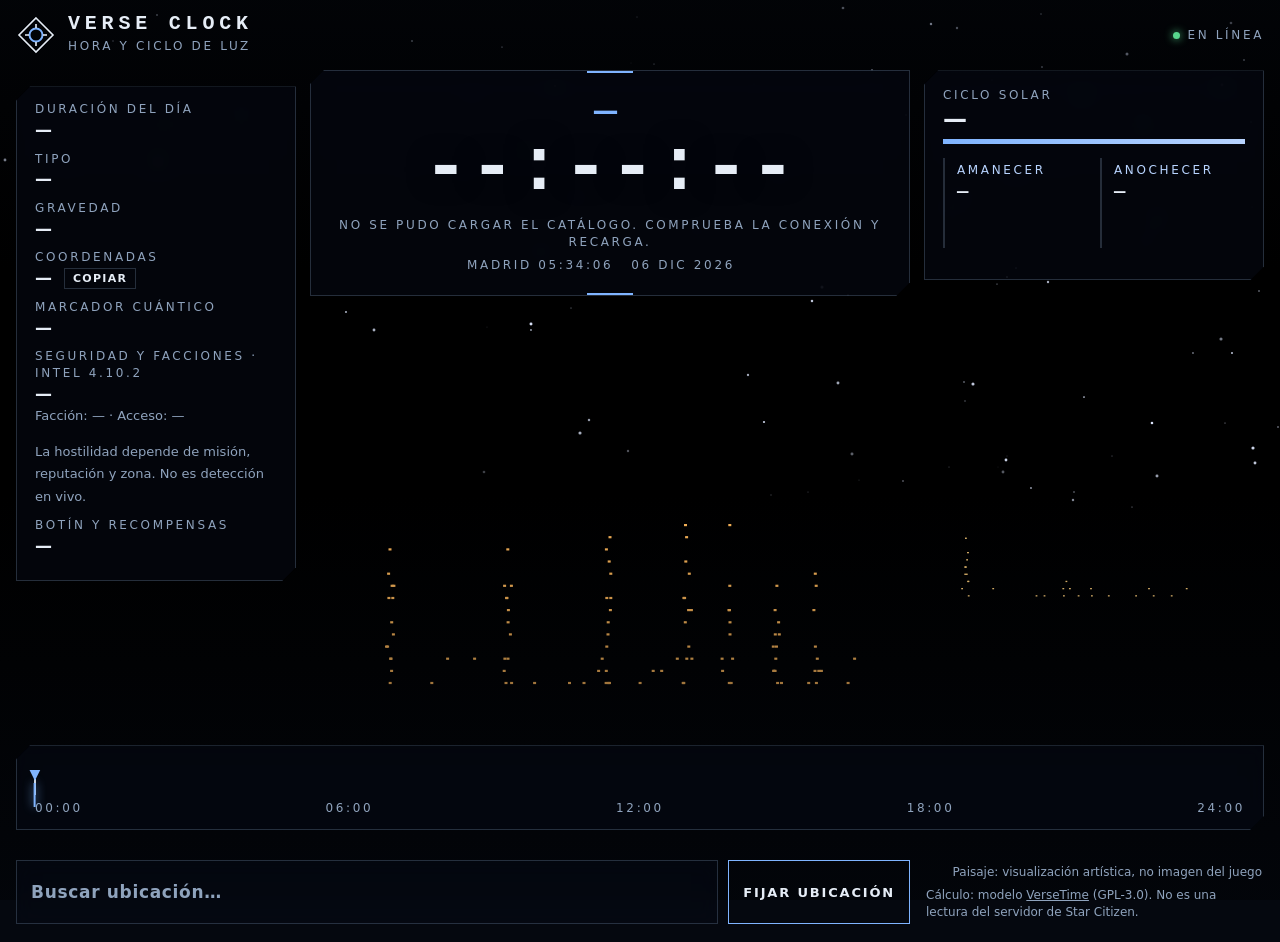
==== index.html @ 9b6b1177 "feat: evidence-gated loot intelligence and location badge" ====
<!doctype html>
<html lang="es" data-phase="night"><head><meta charset="utf-8">
<meta name="viewport" content="width=device-width,initial-scale=1,viewport-fit=cover">
<meta name="theme-color" content="#05080f"><link rel="manifest" href="./manifest.webmanifest"><link rel="icon" href="./icon.svg" type="image/svg+xml">
<link rel="apple-touch-icon" href="./icon.svg"><meta name="apple-mobile-web-app-capable" content="yes"><meta name="apple-mobile-web-app-status-bar-style" content="black-translucent"><meta name="apple-mobile-web-app-title" content="Verse Clock">
<link rel="preload" href="./fonts/orbitron-700.woff2" as="font" type="font/woff2" crossorigin>
<title>Verse Clock</title>
<style>
@font-face{font-family:Orbitron;font-weight:700;font-display:swap;src:url(./fonts/orbitron-700.woff2) format("woff2")}
@font-face{font-family:Rajdhani;font-weight:500;font-display:swap;src:url(./fonts/rajdhani-500.woff2) format("woff2")}
@font-face{font-family:Rajdhani;font-weight:600;font-display:swap;src:url(./fonts/rajdhani-600.woff2) format("woff2")}
@font-face{font-family:Rajdhani;font-weight:700;font-display:swap;src:url(./fonts/rajdhani-700.woff2) format("woff2")}
:root{--ink:#e6edf6;--mute:#8fa3bd;--line:rgba(160,190,225,.22);--glass:rgba(6,10,20,.55);--acc:#ff8a3c;--acc2:#ffc070;
 --night:#1b2a4a;--dawn:#ff9aa0;--day:#ffc95a;--dusk:#ff6a2a;
 --hud:"Rajdhani","Bahnschrift","DIN Alternate","Arial Narrow",system-ui,sans-serif;--num:"Orbitron","Rajdhani",ui-monospace,monospace;color-scheme:dark}
[data-phase=night],[data-phase=polar]{--acc:#7fb4ff;--acc2:#b8d4ff}
[data-phase=sunrise]{--acc:#ff8aa0;--acc2:#ffc0b0}
[data-phase=day]{--acc:#ffb347;--acc2:#ffe0a0}
*{box-sizing:border-box}
html,body{margin:0;min-height:100%;background:#05080f;color:var(--ink);font:500 16px/1.4 var(--hud)}
#scene{position:fixed;inset:0 0 auto;width:100%;height:74vh;z-index:0}
@media (min-width:960px){#scene{height:100%}}
#photo{position:fixed;inset:0;z-index:0;overflow:hidden;opacity:0;transition:opacity .8s}
#photo.ready{opacity:1}
#photo picture{position:absolute;inset:0;opacity:0;transition:opacity 1.2s linear}
#photo img{width:100%;height:100%;object-fit:cover;object-position:50% 60%;animation:none}
@keyframes drift{from{transform:scale(1.02) translateX(0)}to{transform:scale(1.08) translateX(-1.2%)}}
.shade{position:fixed;inset:0;z-index:1;pointer-events:none;background:linear-gradient(180deg,rgba(3,6,12,.55),rgba(3,6,12,0) 30%,rgba(3,6,12,0) 55%,rgba(3,6,12,.8))}
main{position:relative;z-index:2;max-width:1280px;margin:0 auto;padding:max(14px,env(safe-area-inset-top)) max(16px,env(safe-area-inset-right)) max(18px,env(safe-area-inset-bottom)) max(16px,env(safe-area-inset-left));display:grid;gap:14px;
 grid-template-columns:minmax(0,1fr);grid-template-areas:"top" "hero" "view" "solar" "tl" "cards" "search" "info" "foot"}
.view{grid-area:view;height:28vh}
.cap{text-transform:uppercase;letter-spacing:.22em;font-size:12px;color:var(--mute)}
header{grid-area:top;display:flex;align-items:center;justify-content:space-between;gap:12px}
.brand{display:flex;align-items:center;gap:12px}
.brand svg{width:40px;height:40px;flex:none}
.brand b{display:block;font:700 clamp(15px,4.4vw,20px)/1 var(--num);letter-spacing:.24em;white-space:nowrap}
.net{display:flex;align-items:center;gap:8px}.net::before{content:"";width:7px;height:7px;border-radius:50%;background:#58d68d;box-shadow:0 0 8px #58d68d}
.panel{background:var(--glass);border:1px solid var(--line);backdrop-filter:blur(10px);-webkit-backdrop-filter:blur(10px);clip-path:polygon(14px 0,100% 0,100% calc(100% - 14px),calc(100% - 14px) 100%,0 100%,0 14px)}
.hero{grid-area:hero;text-align:center;padding:18px 12px 16px;position:relative;container-type:inline-size}
.hero::before,.hero::after{content:"";position:absolute;left:50%;width:46px;height:2px;background:var(--acc);transform:translateX(-50%)}
.hero::before{top:0}.hero::after{bottom:0}
#place{font:700 clamp(18px,4.6vw,26px)/1.1 var(--hud);letter-spacing:.34em;text-transform:uppercase;color:var(--acc);margin:0 0 6px}
#clock{display:block;width:100%;font-variant-numeric:tabular-nums;font-feature-settings:'tnum' 1;font:700 clamp(40px,13.5cqi,124px)/1 var(--num);white-space:nowrap;letter-spacing:.02em;font-variant-numeric:tabular-nums;text-shadow:0 0 28px rgba(0,0,0,.6)}
.sub{min-height:2.5em;margin-top:10px;display:flex;justify-content:center;flex-wrap:wrap;gap:6px 18px}
.solar{grid-area:solar;padding:16px 18px;display:grid;gap:14px;min-height:210px;align-content:start}
.ph{min-height:20px;display:flex;justify-content:space-between;align-items:baseline}
#phase{font:700 24px/1 var(--hud);letter-spacing:.12em;text-transform:uppercase}
.meter{height:5px;background:rgba(255,255,255,.12);margin-top:8px}#bar{height:100%;background:linear-gradient(90deg,var(--acc),var(--acc2));transition:width 1s linear}
.ev{display:grid;grid-template-columns:minmax(0,1fr) minmax(0,1fr);gap:12px;min-height:90px}.ev>div{min-width:0}
.ev div{border-left:2px solid var(--line);padding-left:12px}
.ev strong{display:block;min-height:1.5em;font-feature-settings:'tnum' 1;font:700 19px/1.2 var(--num);font-variant-numeric:tabular-nums;white-space:nowrap}
.ev .cap{color:var(--acc2)}
.solar.polar strong{font-size:16px}
.tlw{grid-area:tl;padding:16px 18px 12px}
.tl{position:relative;height:6px;border-radius:3px;margin:22px 0 10px}
.mk{position:absolute;top:-5px;width:2px;height:16px;background:var(--ink);transform:translateX(-1px);opacity:.7}
#tlNow{position:absolute;top:-17px;transform:translateX(-50%);color:var(--acc);font-size:14px;line-height:1}
#tlNow::after{content:"";display:block;width:2px;height:24px;background:var(--acc);margin:2px auto 0;box-shadow:0 0 10px var(--acc)}
.tll{display:flex;justify-content:space-between}
.info{grid-area:info;padding:14px 18px;display:grid;grid-template-columns:repeat(2,1fr);gap:10px 16px}
.info dd{margin:2px 0 0;font:700 17px/1.2 var(--hud)}.info dt{margin:0}
.info .env{grid-column:1/-1}.info .env small{font:500 13px var(--hud);color:var(--mute)}.info .src small{font-size:11px}
#envMini:empty{display:none}#envMini{color:var(--acc2)}
.mini{font:700 11px var(--hud);letter-spacing:.12em;text-transform:uppercase;color:var(--ink);background:transparent;border:1px solid var(--line);padding:3px 8px;margin-left:6px;cursor:pointer;vertical-align:middle}
.mini:focus-visible{outline:2px solid var(--acc2);outline-offset:2px}
#lootStatus[data-level=confirmed]{color:#67e5a2}#lootStatus[data-level=reported]{color:#ffd27a}#lootStatus[data-level=unknown]{color:var(--mute)}
#lootNote{font:500 13px var(--hud);color:var(--mute)}
#securityThreat[data-risk=high]{color:#ff827a}#securityThreat[data-risk=conditional]{color:#ffd27a}#securityThreat[data-risk=unknown]{color:var(--mute)}
#securityNote,#securityEvidence{font:500 13px var(--hud);color:var(--mute)}#securityEvidence a{color:var(--acc2)}
#grav[data-g=low]{color:#7fe0ff}#grav[data-g=mid]{color:#ffd27a}
.chip{display:inline-block;margin:4px 6px 0 0;padding:3px 8px;border:1px solid var(--line);font:600 13px var(--hud);letter-spacing:.04em;background:rgba(255,255,255,.04)}
.chip[data-k=radiation],.chip[data-k=toxic]{border-color:#ff7a5a;color:#ffb39f}
#cards[hidden]{display:none}#cards{grid-area:cards;display:grid;grid-auto-flow:column;grid-auto-columns:min(78%,260px);scroll-snap-type:x mandatory;gap:12px;overflow-x:auto;scrollbar-width:none;padding-bottom:2px}
.card{all:unset;scroll-snap-align:start;cursor:pointer;display:grid;grid-template-columns:1fr auto;gap:4px 10px;padding:14px 16px;background:var(--glass);border:1px solid var(--line);backdrop-filter:blur(10px);-webkit-backdrop-filter:blur(10px)}
.card.on{border-color:var(--acc);box-shadow:inset 0 0 0 1px var(--acc)}
.card:focus-visible{outline:2px solid var(--acc2);outline-offset:2px}
.cn{font:700 15px/1.2 var(--hud);letter-spacing:.14em;text-transform:uppercase;overflow:hidden;text-overflow:ellipsis;white-space:nowrap}
.ct{font:700 17px/1.2 var(--num);font-variant-numeric:tabular-nums;text-align:right}
.cb,.cp{font-size:12px;letter-spacing:.16em;text-transform:uppercase;color:var(--mute)}.cp{text-align:right}
.card[data-phase=day] .cp,.card[data-phase=sunset] .cp{color:#ffc070}.card[data-phase=night] .cp{color:#9cc2ff}.card[data-phase=sunrise] .cp{color:#ffaab8}
.search{grid-area:search;display:flex;gap:10px;position:relative;z-index:8}
.suggest{position:absolute;left:0;right:65px;bottom:calc(100% + 5px);max-height:min(45vh,360px);overflow-y:auto;background:rgba(5,13,23,.97);border:1px solid var(--acc);box-shadow:0 16px 40px rgba(0,0,0,.7);backdrop-filter:blur(18px)}
.suggest[hidden]{display:none}
.suggest button{display:flex;align-items:center;justify-content:space-between;gap:12px;width:100%;padding:11px 13px;text-align:left;background:transparent;border:0;border-bottom:1px solid var(--line);color:var(--ink);font:600 16px var(--hud);cursor:pointer}
.suggest button:last-child{border-bottom:0}.suggest button:hover,.suggest button[aria-selected=true]{background:rgba(255,163,71,.18)}
.suggest small{color:var(--mute);font:500 12px var(--hud);text-align:right}.suggest .empty{padding:12px;color:var(--mute)}
@media(max-width:559px){.suggest{right:52px}}
#q{flex:1;min-width:0;font:600 17px var(--hud);letter-spacing:.04em;color:var(--ink);background:var(--glass);border:1px solid var(--line);padding:13px 14px;border-radius:0;backdrop-filter:blur(10px);-webkit-backdrop-filter:blur(10px)}
#q::placeholder{color:var(--mute)}
#fav{font:700 13px var(--hud);letter-spacing:.14em;text-transform:uppercase;color:var(--ink);background:transparent;border:1px solid var(--acc);padding:0 14px;cursor:pointer}
#fav[aria-pressed=true]{background:var(--acc);color:#0a0a0a}
#fav .ico{font-size:18px;letter-spacing:0}#fav .txt{display:none}
@media (min-width:560px){#fav .txt{display:inline;margin-left:6px}}
#q:focus-visible,#fav:focus-visible{outline:2px solid var(--acc2);outline-offset:2px}
footer{grid-area:foot;display:flex;justify-content:space-between;flex-wrap:wrap;gap:6px 16px;font-size:12px;color:var(--mute);padding:4px 2px}
footer a{color:var(--mute)}
@media (min-width:960px){
 main{min-height:100vh;grid-template-columns:280px minmax(0,1fr) 340px;grid-template-rows:auto auto 1fr auto auto auto;
  grid-template-areas:"top top top" "info hero solar" "view view view" "tl tl tl" "cards cards cards" "search search foot" }
 .view{height:auto;min-height:120px}
 .hero{align-self:start;padding:26px 20px 22px}
 .info{grid-template-columns:1fr;align-self:start}
 .solar{align-self:start}
 #cards{grid-auto-flow:row;grid-template-columns:repeat(3,1fr);overflow:visible}
 footer{align-self:center;justify-content:flex-end}
}
.dg{display:inline-block;width:.86em;text-align:center}.cl{display:inline-block;width:.34em;text-align:center}
@media (prefers-reduced-motion:reduce){#bar,#photo picture{transition:none}#photo img{animation:none}}
</style></head>
<body>
<svg id="scene" aria-hidden="true"></svg>
<div id="photo" aria-hidden="true">
 <picture data-k="night"><source media="(orientation: portrait)" srcset="./img/bg/night-tall.webp"><img src="./img/bg/night-wide.webp" alt="" decoding="async"></picture>
 <picture data-k="sunrise"><source media="(orientation: portrait)" srcset="./img/bg/sunrise-tall.webp"><img src="./img/bg/sunrise-wide.webp" alt="" decoding="async"></picture>
 <picture data-k="day"><source media="(orientation: portrait)" srcset="./img/bg/day-tall.webp"><img src="./img/bg/day-wide.webp" alt="" decoding="async"></picture>
 <picture data-k="sunset"><source media="(orientation: portrait)" srcset="./img/bg/sunset-tall.webp"><img src="./img/bg/sunset-wide.webp" alt="" decoding="async"></picture>
</div>
<div class="shade"></div>
<main>
 <header>
  <div class="brand">
   <svg viewBox="0 0 40 40" aria-hidden="true"><path d="M20 3 37 20 20 37 3 20Z" fill="none" stroke="currentColor" stroke-width="1.6"/><circle cx="20" cy="20" r="6.5" fill="none" stroke="var(--acc)" stroke-width="2"/><path d="M20 9v4M20 27v4M9 20h4M27 20h4" stroke="currentColor" stroke-width="1.6"/></svg>
   <div><b>VERSE CLOCK</b><span class="cap">Hora y ciclo de luz</span></div>
  </div>
  <span class="cap net" id="net">En línea</span>
 </header>

 <section class="panel hero" aria-live="off">
  <h1 id="place">—</h1>
  <time id="clock">--:--:--</time>
  <div class="sub cap"><span id="where">Cargando catálogo…</span><span>Madrid <span id="mad">--:--:--</span></span><span id="date"></span><span id="rate"></span><span id="envMini"></span></div>
 </section>
 <div class="view" aria-hidden="true"></div>

 <section class="panel solar" id="solar">
  <div><div class="ph"><span class="cap">Ciclo solar</span><span class="cap" id="pct"></span></div>
   <div id="phase">—</div><div class="meter"><div id="bar"></div></div></div>
  <div class="ev">
   <div><span class="cap">Amanecer</span><strong id="riseIn">—</strong><span class="cap" id="riseAt"></span></div>
   <div><span class="cap">Anochecer</span><strong id="setIn">—</strong><span class="cap" id="setAt"></span></div>
  </div>
 </section>

 <section class="panel tlw" aria-label="Día local de la ubicación">
  <div class="tl" id="tl"><span class="mk" id="tlRise"></span><span class="mk" id="tlSet"></span><span id="tlNow">▼</span></div>
  <div class="tll cap"><span>00:00</span><span>06:00</span><span>12:00</span><span>18:00</span><span>24:00</span></div>
 </section>

 <dl class="panel info">
  <div><dt class="cap">Duración del día</dt><dd id="dayLen">—</dd></div>
  <div><dt class="cap">Tipo</dt><dd id="kind">—</dd></div>
  <div class="env"><dt class="cap">Gravedad</dt><dd><span id="grav">—</span> <small id="gravHint"></small></dd></div>
  <div class="env" id="hazWrap" hidden><dt class="cap">Entorno</dt><dd id="haz"></dd></div>
  <div class="env"><dt class="cap">Coordenadas</dt><dd><span id="coord">—</span> <button id="copyCoord" class="mini" type="button">Copiar</button><br><small id="coordXYZ"></small></dd></div>
  <div class="env"><dt class="cap">Marcador cuántico</dt><dd><span id="qt">—</span><br><small id="qtRoute"></small></dd></div>
  <div class="env"><dt class="cap">Seguridad y facciones · Intel 4.10.2</dt><dd id="securityThreat">—</dd><small>Facción: <span id="securityFaction">—</span> · Acceso: <span id="securityAccess">—</span></small><p id="securityNote"></p><div id="securityEvidence"></div><small>La hostilidad depende de misión, reputación y zona. No es detección en vivo.</small></div>
  <div class="env"><dt class="cap">Botín y recompensas</dt><dd id="lootStatus">—</dd><small id="lootNote"></small></div>
  <div class="env src"><small id="envSrc"></small></div>
 </dl>

 <div id="cards" aria-label="Ubicaciones fijadas"></div>

 <div class="search">
  <input id="q" type="search" autocomplete="off" autocapitalize="off" spellcheck="false" placeholder="Buscar ubicación…" aria-label="Buscar ubicación" role="combobox" aria-autocomplete="list" aria-expanded="false" aria-controls="suggestions">
  <div id="suggestions" class="suggest" role="listbox" aria-label="Sugerencias de ubicaciones" hidden></div>
  <button id="fav" type="button" aria-pressed="false">Fijar ubicación</button>
 </div>

 <footer><span id="count"></span><span>Paisaje: visualización artística, no imagen del juego</span><span>Cálculo: modelo <a href="https://github.com/dydrmr/VerseTime">VerseTime</a> (GPL-3.0). No es una lectura del servidor de Star Citizen.</span></footer>
</main>
<script type="module" src="./src/app.js"></script>
</body></html>
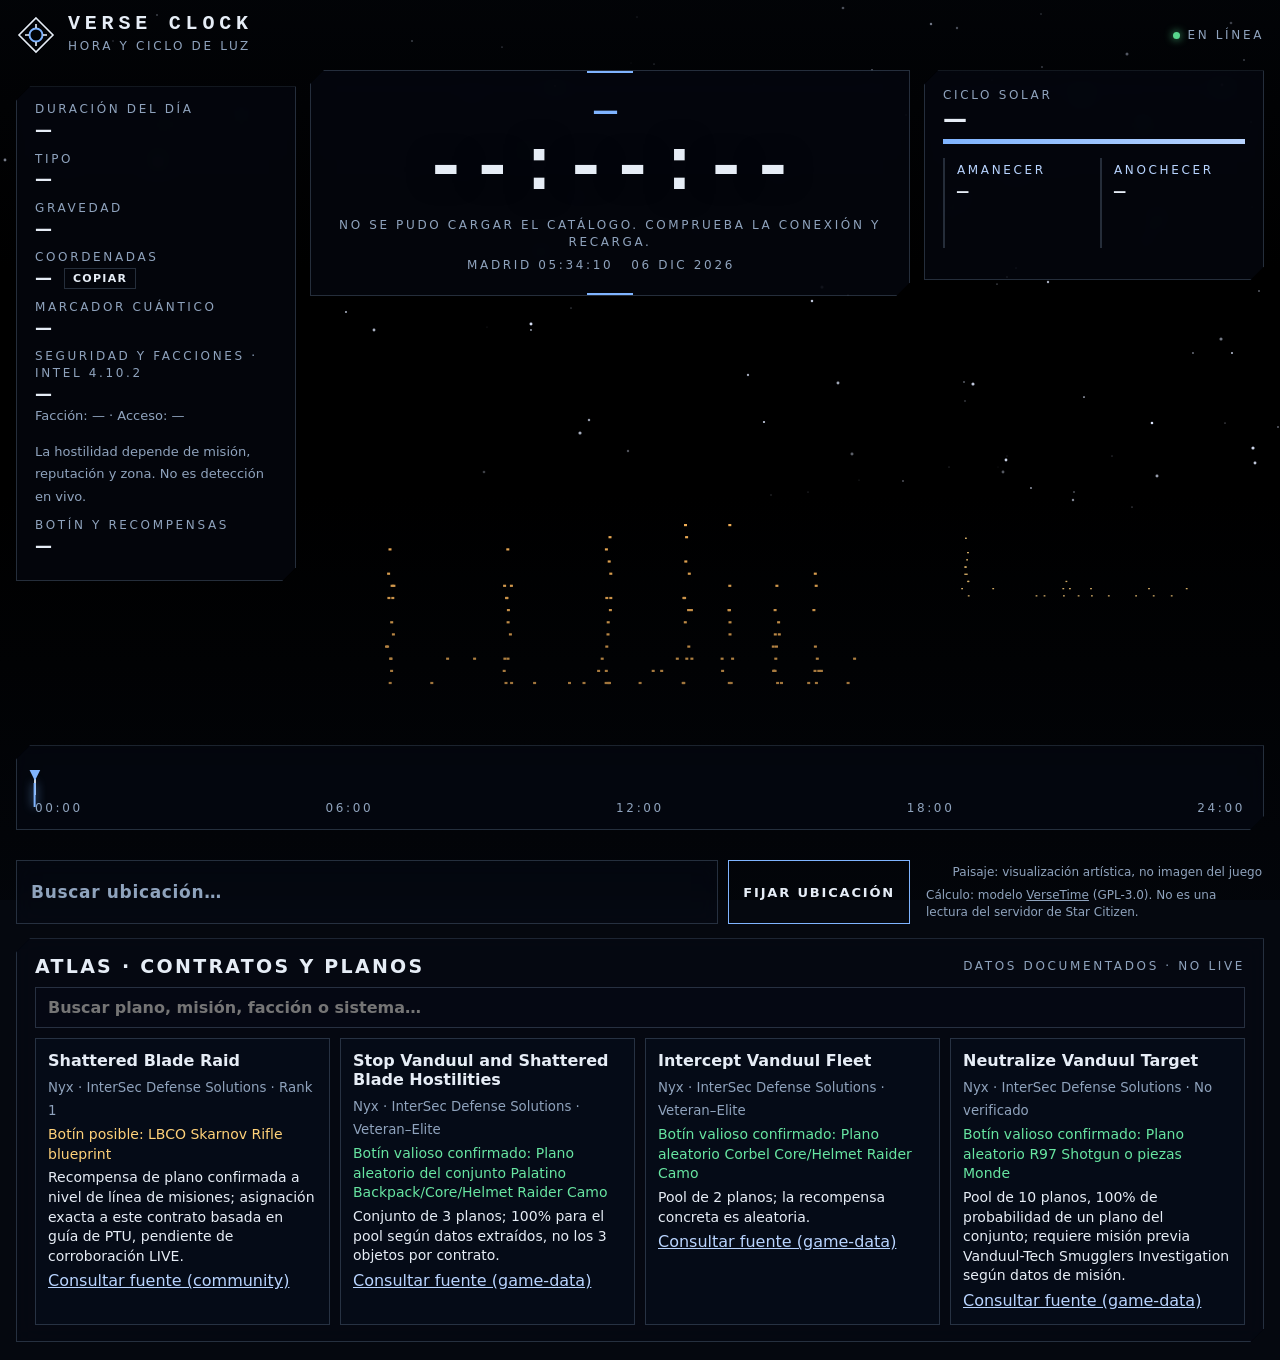
==== commit fd204910: "feat(lab): add searchable mission blueprint atlas to original Verse Clock UI" ====
--- a/index.html
+++ b/index.html
@@ -27,7 +27,7 @@
 @keyframes drift{from{transform:scale(1.02) translateX(0)}to{transform:scale(1.08) translateX(-1.2%)}}
 .shade{position:fixed;inset:0;z-index:1;pointer-events:none;background:linear-gradient(180deg,rgba(3,6,12,.55),rgba(3,6,12,0) 30%,rgba(3,6,12,0) 55%,rgba(3,6,12,.8))}
 main{position:relative;z-index:2;max-width:1280px;margin:0 auto;padding:max(14px,env(safe-area-inset-top)) max(16px,env(safe-area-inset-right)) max(18px,env(safe-area-inset-bottom)) max(16px,env(safe-area-inset-left));display:grid;gap:14px;
- grid-template-columns:minmax(0,1fr);grid-template-areas:"top" "hero" "view" "solar" "tl" "cards" "search" "info" "foot"}
+ grid-template-columns:minmax(0,1fr);grid-template-areas:"top" "hero" "view" "solar" "tl" "cards" "search" "intel" "info" "foot"}
 .view{grid-area:view;height:28vh}
 .cap{text-transform:uppercase;letter-spacing:.22em;font-size:12px;color:var(--mute)}
 header{grid-area:top;display:flex;align-items:center;justify-content:space-between;gap:12px}
@@ -96,7 +96,7 @@
 footer a{color:var(--mute)}
 @media (min-width:960px){
  main{min-height:100vh;grid-template-columns:280px minmax(0,1fr) 340px;grid-template-rows:auto auto 1fr auto auto auto;
-  grid-template-areas:"top top top" "info hero solar" "view view view" "tl tl tl" "cards cards cards" "search search foot" }
+  grid-template-areas:"top top top" "info hero solar" "view view view" "tl tl tl" "cards cards cards" "search search foot" "intel intel intel" }
  .view{height:auto;min-height:120px}
  .hero{align-self:start;padding:26px 20px 22px}
  .info{grid-template-columns:1fr;align-self:start}
@@ -106,6 +106,7 @@
 }
 .dg{display:inline-block;width:.86em;text-align:center}.cl{display:inline-block;width:.34em;text-align:center}
 @media (prefers-reduced-motion:reduce){#bar,#photo picture{transition:none}#photo img{animation:none}}
+.intel-explorer{grid-area:intel;padding:16px 18px;display:grid;gap:10px}.intel-explorer h2{font:700 19px var(--hud);letter-spacing:.12em;margin:0}.intel-head{display:flex;align-items:center;justify-content:space-between;gap:12px}.intel-query{width:100%;padding:10px 12px;background:rgba(6,10,20,.75);border:1px solid var(--line);color:var(--ink);font:600 16px var(--hud)}.intel-results{display:grid;grid-template-columns:repeat(auto-fit,minmax(min(100%,260px),1fr));gap:10px}.intel-card{border:1px solid var(--line);padding:12px;background:rgba(7,14,27,.7);min-width:0}.intel-card h3{font:700 16px var(--hud);margin:0 0 6px}.intel-card p{margin:4px 0;font-size:14px}.intel-card small{color:var(--mute)}.intel-card a{color:var(--acc2)}.intel-grade{color:#ffd27a}.intel-grade[data-level=confirmed]{color:#67e5a2}.intel-empty{color:var(--mute);font-size:14px}
 </style></head>
 <body>
 <svg id="scene" aria-hidden="true"></svg>
@@ -166,6 +167,7 @@
   <button id="fav" type="button" aria-pressed="false">Fijar ubicación</button>
  </div>
 
+ <section class="panel intel-explorer" aria-label="Atlas de contratos y planos"><div class="intel-head"><h2>ATLAS · CONTRATOS Y PLANOS</h2><span class="cap">Datos documentados · no LIVE</span></div><input id="intelQuery" class="intel-query" type="search" placeholder="Buscar plano, misión, facción o sistema…" aria-label="Buscar planos y misiones"><div id="intelResults" class="intel-results" aria-live="polite"><span class="intel-empty">Cargando catálogo de contratos…</span></div></section>
  <footer><span id="count"></span><span>Paisaje: visualización artística, no imagen del juego</span><span>Cálculo: modelo <a href="https://github.com/dydrmr/VerseTime">VerseTime</a> (GPL-3.0). No es una lectura del servidor de Star Citizen.</span></footer>
 </main>
 <script type="module" src="./src/app.js"></script>
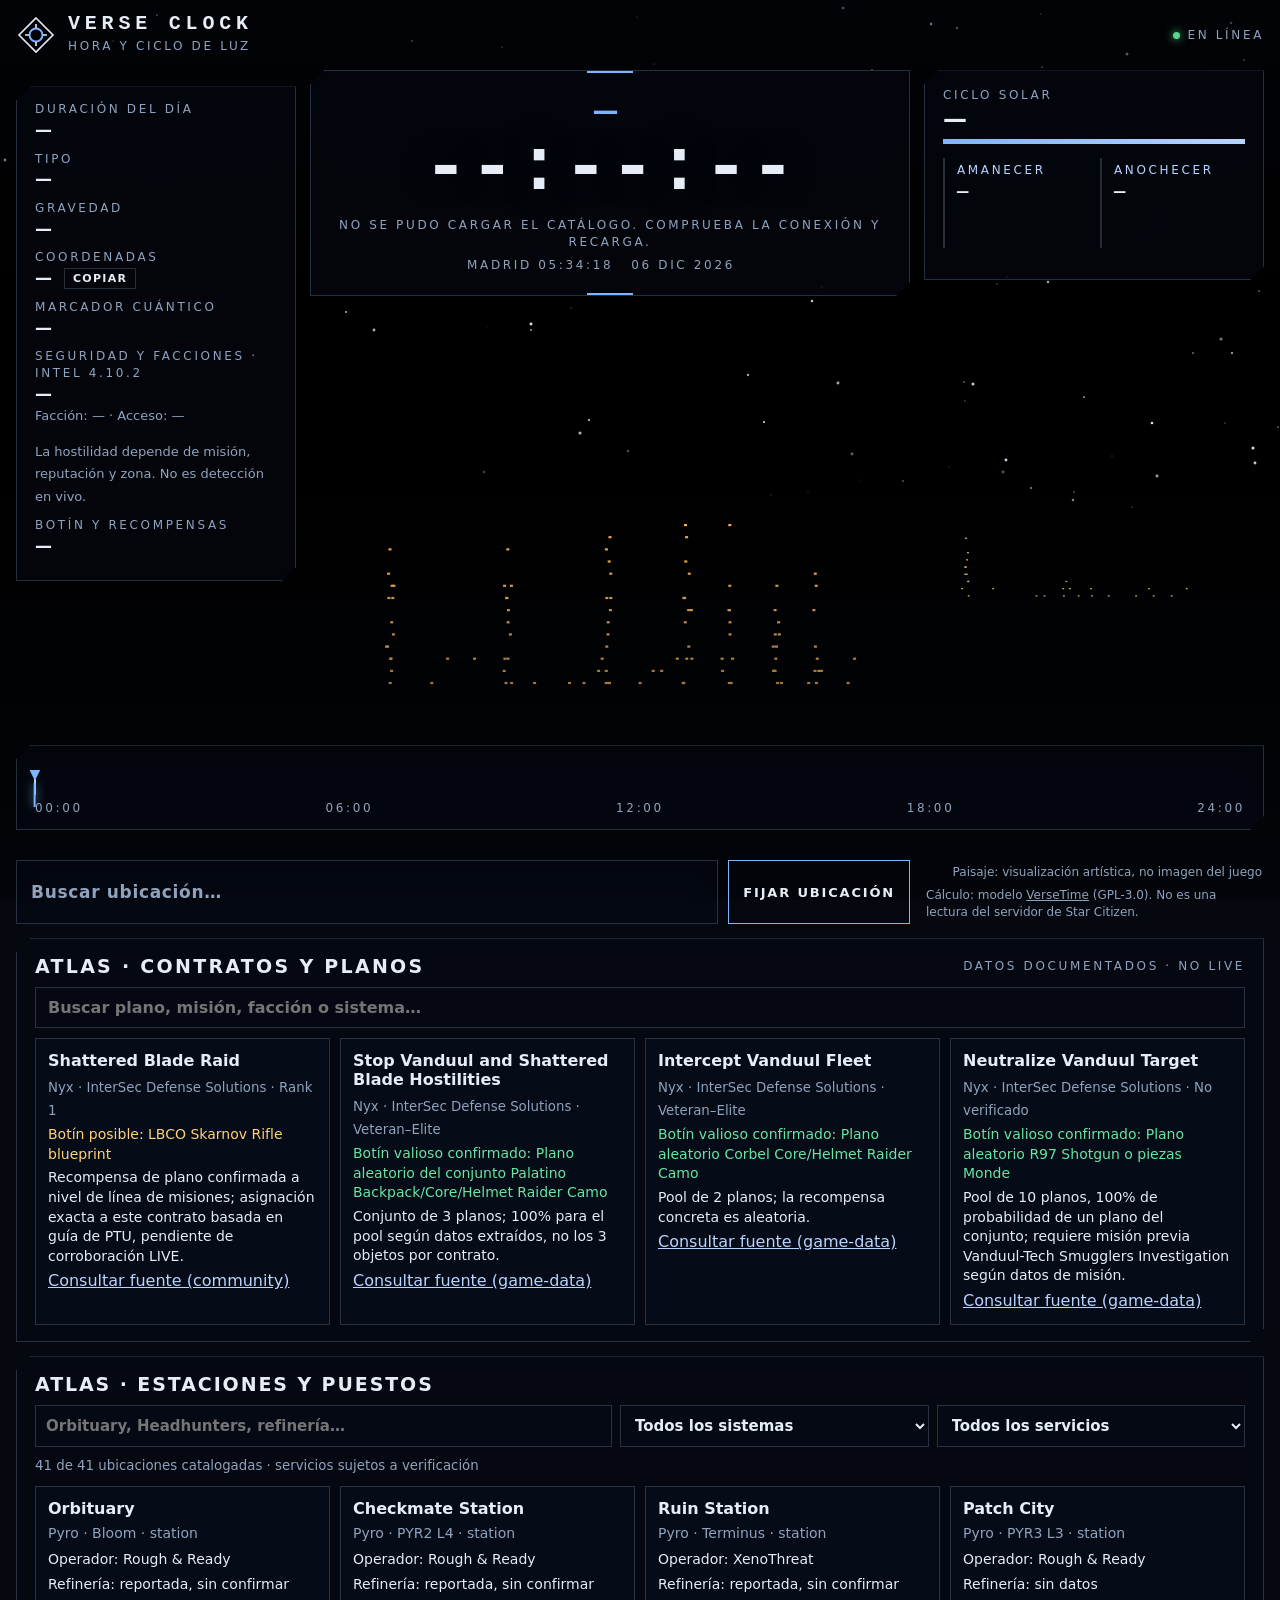
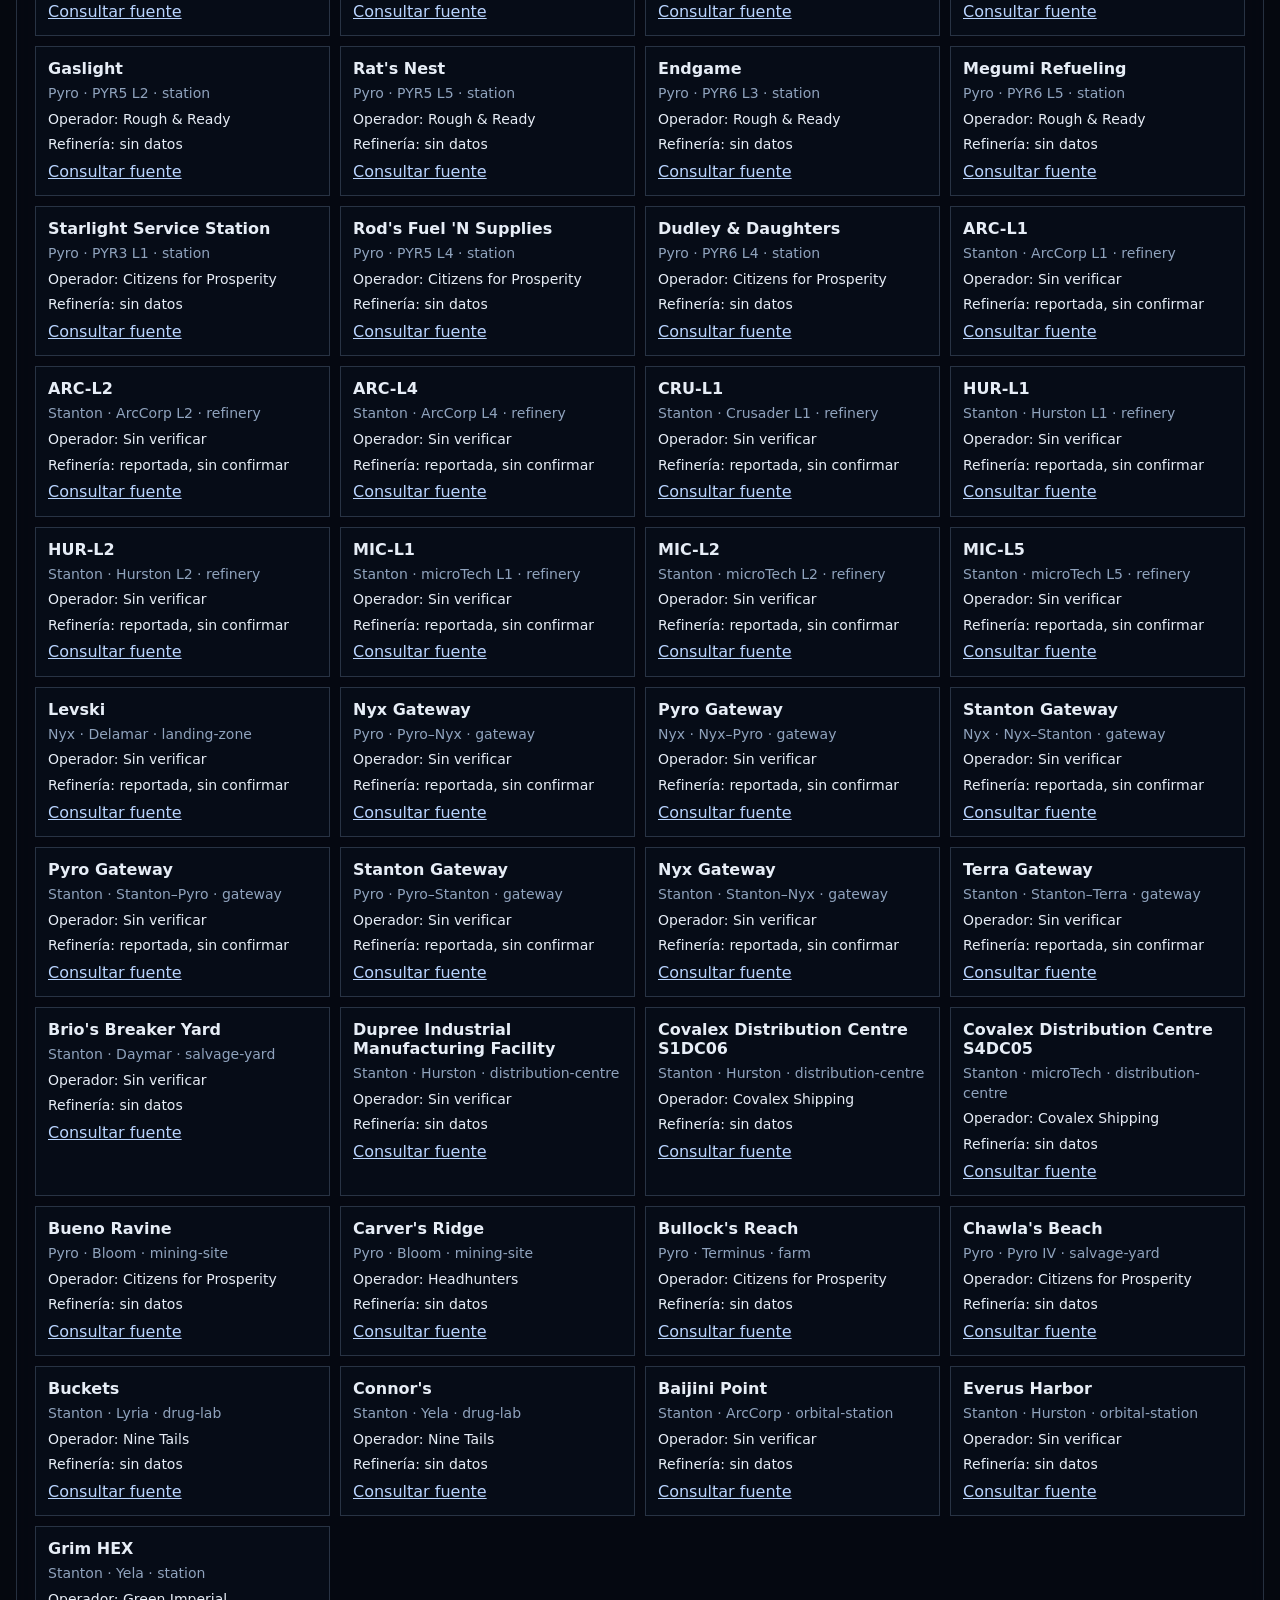
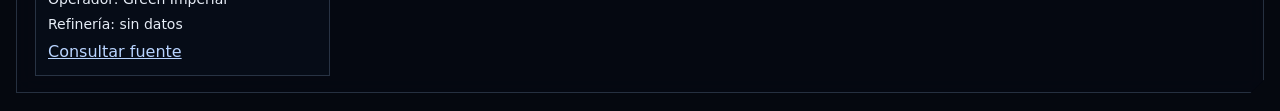
==== commit 8dbc074a: "feat(lab): searchable station outpost and refinery atlas with system and service filters" ====
--- a/index.html
+++ b/index.html
@@ -27,7 +27,7 @@
 @keyframes drift{from{transform:scale(1.02) translateX(0)}to{transform:scale(1.08) translateX(-1.2%)}}
 .shade{position:fixed;inset:0;z-index:1;pointer-events:none;background:linear-gradient(180deg,rgba(3,6,12,.55),rgba(3,6,12,0) 30%,rgba(3,6,12,0) 55%,rgba(3,6,12,.8))}
 main{position:relative;z-index:2;max-width:1280px;margin:0 auto;padding:max(14px,env(safe-area-inset-top)) max(16px,env(safe-area-inset-right)) max(18px,env(safe-area-inset-bottom)) max(16px,env(safe-area-inset-left));display:grid;gap:14px;
- grid-template-columns:minmax(0,1fr);grid-template-areas:"top" "hero" "view" "solar" "tl" "cards" "search" "intel" "info" "foot"}
+ grid-template-columns:minmax(0,1fr);grid-template-areas:"top" "hero" "view" "solar" "tl" "cards" "search" "intel" "poi" "info" "foot"}
 .view{grid-area:view;height:28vh}
 .cap{text-transform:uppercase;letter-spacing:.22em;font-size:12px;color:var(--mute)}
 header{grid-area:top;display:flex;align-items:center;justify-content:space-between;gap:12px}
@@ -96,7 +96,7 @@
 footer a{color:var(--mute)}
 @media (min-width:960px){
  main{min-height:100vh;grid-template-columns:280px minmax(0,1fr) 340px;grid-template-rows:auto auto 1fr auto auto auto;
-  grid-template-areas:"top top top" "info hero solar" "view view view" "tl tl tl" "cards cards cards" "search search foot" "intel intel intel" }
+  grid-template-areas:"top top top" "info hero solar" "view view view" "tl tl tl" "cards cards cards" "search search foot" "intel intel intel" "poi poi poi" }
  .view{height:auto;min-height:120px}
  .hero{align-self:start;padding:26px 20px 22px}
  .info{grid-template-columns:1fr;align-self:start}
@@ -107,6 +107,7 @@
 .dg{display:inline-block;width:.86em;text-align:center}.cl{display:inline-block;width:.34em;text-align:center}
 @media (prefers-reduced-motion:reduce){#bar,#photo picture{transition:none}#photo img{animation:none}}
 .intel-explorer{grid-area:intel;padding:16px 18px;display:grid;gap:10px}.intel-explorer h2{font:700 19px var(--hud);letter-spacing:.12em;margin:0}.intel-head{display:flex;align-items:center;justify-content:space-between;gap:12px}.intel-query{width:100%;padding:10px 12px;background:rgba(6,10,20,.75);border:1px solid var(--line);color:var(--ink);font:600 16px var(--hud)}.intel-results{display:grid;grid-template-columns:repeat(auto-fit,minmax(min(100%,260px),1fr));gap:10px}.intel-card{border:1px solid var(--line);padding:12px;background:rgba(7,14,27,.7);min-width:0}.intel-card h3{font:700 16px var(--hud);margin:0 0 6px}.intel-card p{margin:4px 0;font-size:14px}.intel-card small{color:var(--mute)}.intel-card a{color:var(--acc2)}.intel-grade{color:#ffd27a}.intel-grade[data-level=confirmed]{color:#67e5a2}.intel-empty{color:var(--mute);font-size:14px}
+.poi-atlas{grid-area:poi;padding:16px 18px;display:grid;gap:10px}.poi-atlas h2{font:700 19px var(--hud);letter-spacing:.1em;margin:0}.poi-controls{display:flex;gap:8px;flex-wrap:wrap}.poi-controls input,.poi-controls select{background:rgba(6,10,20,.8);border:1px solid var(--line);color:var(--ink);font:600 15px var(--hud);padding:10px;min-width:0}.poi-controls input{flex:2 1 190px}.poi-controls select{flex:1 1 115px}.poi-results{display:grid;grid-template-columns:repeat(auto-fit,minmax(min(100%,250px),1fr));gap:10px}.poi-entry{border:1px solid var(--line);padding:12px;background:rgba(7,14,27,.72)}.poi-entry h3{margin:0;font:700 16px var(--hud)}.poi-entry p{margin:6px 0;font-size:14px}.poi-entry a{color:var(--acc2)}.poi-meta{color:var(--mute)}
 </style></head>
 <body>
 <svg id="scene" aria-hidden="true"></svg>
@@ -168,6 +169,7 @@
  </div>
 
  <section class="panel intel-explorer" aria-label="Atlas de contratos y planos"><div class="intel-head"><h2>ATLAS · CONTRATOS Y PLANOS</h2><span class="cap">Datos documentados · no LIVE</span></div><input id="intelQuery" class="intel-query" type="search" placeholder="Buscar plano, misión, facción o sistema…" aria-label="Buscar planos y misiones"><div id="intelResults" class="intel-results" aria-live="polite"><span class="intel-empty">Cargando catálogo de contratos…</span></div></section>
+ <section class="panel poi-atlas" aria-label="Atlas de estaciones y puestos"><h2>ATLAS · ESTACIONES Y PUESTOS</h2><div class="poi-controls"><input id="poiQuery" type="search" placeholder="Orbituary, Headhunters, refinería…" aria-label="Buscar estaciones, puestos y facciones"><select id="poiSystem" aria-label="Sistema"><option value="">Todos los sistemas</option><option>Stanton</option><option>Pyro</option><option>Nyx</option></select><select id="poiService" aria-label="Servicio"><option value="">Todos los servicios</option><option value="refinery">Refinería (indicada)</option></select></div><small id="poiCount" class="poi-meta">Cargando ubicaciones…</small><div id="poiResults" class="poi-results"></div></section>
  <footer><span id="count"></span><span>Paisaje: visualización artística, no imagen del juego</span><span>Cálculo: modelo <a href="https://github.com/dydrmr/VerseTime">VerseTime</a> (GPL-3.0). No es una lectura del servidor de Star Citizen.</span></footer>
 </main>
 <script type="module" src="./src/app.js"></script>
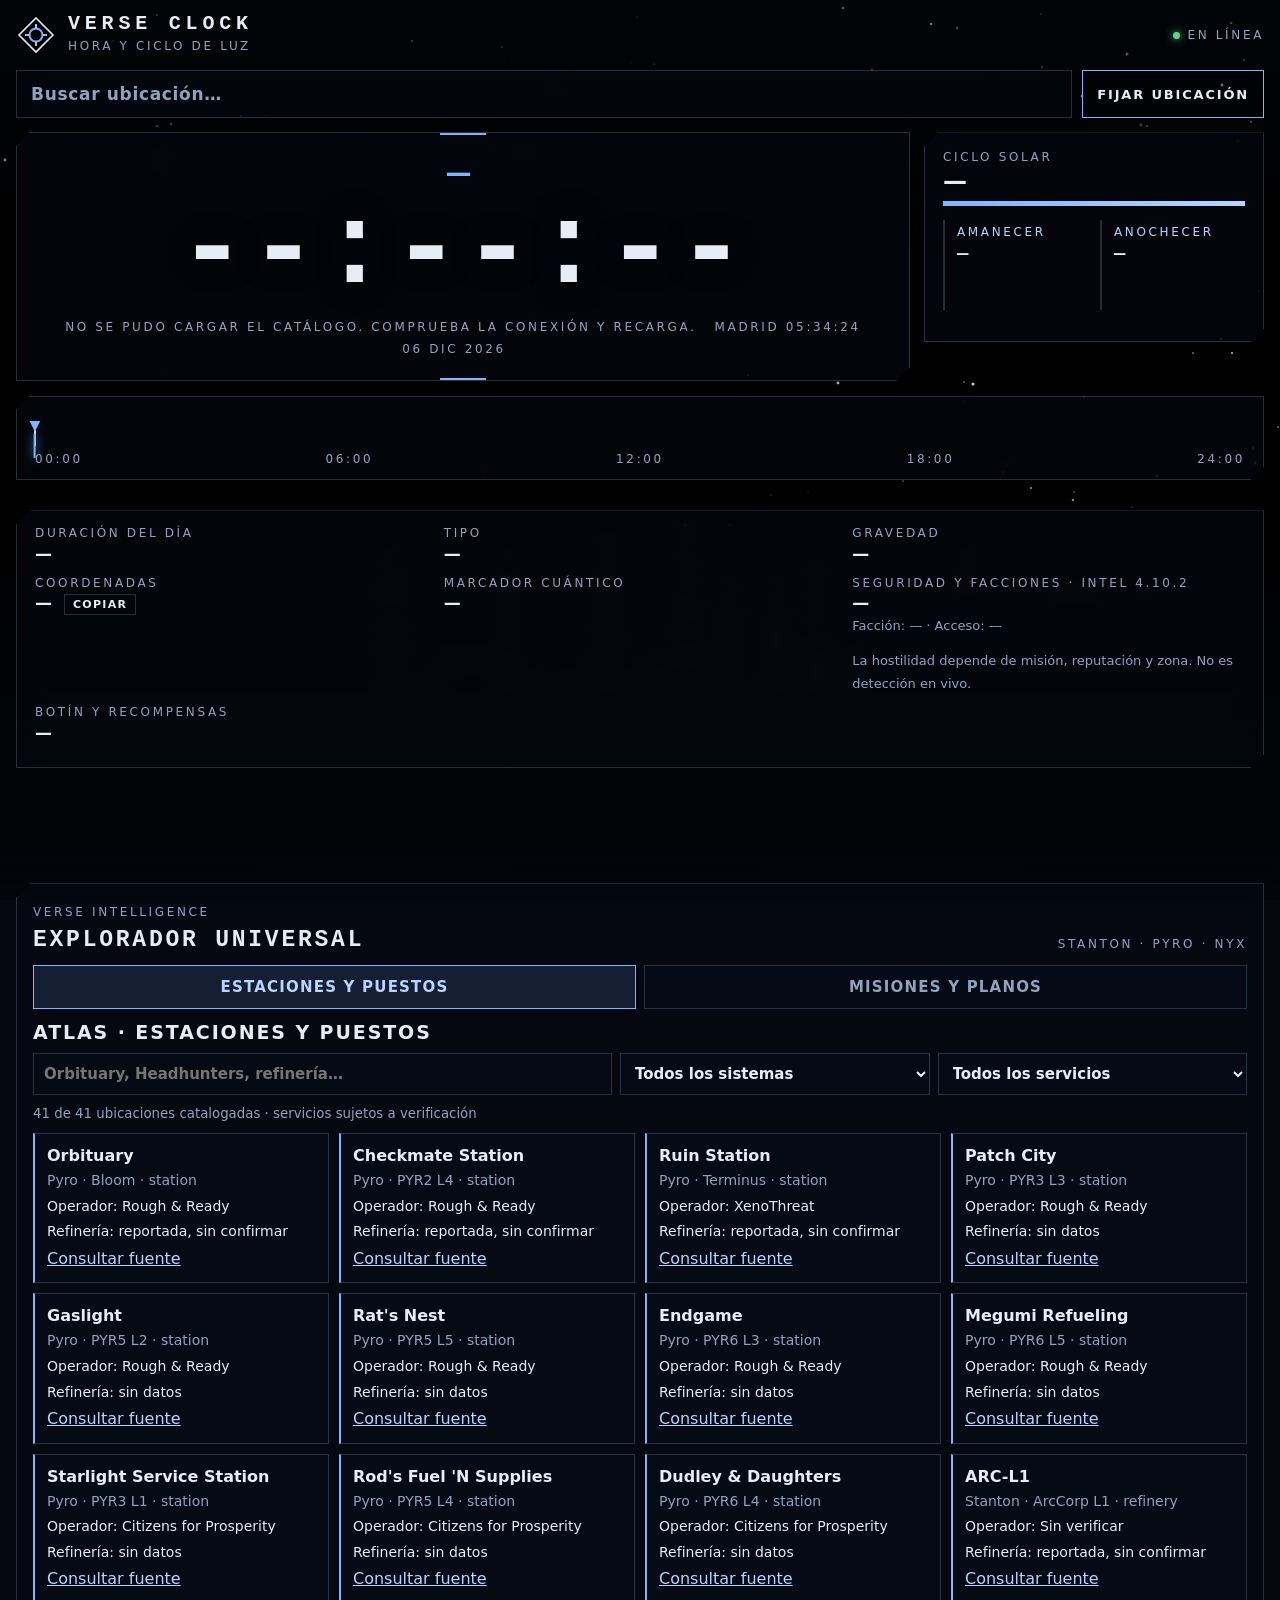
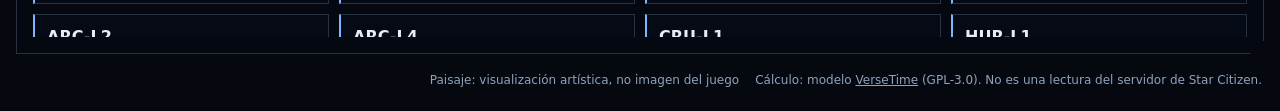
==== commit 93c062c7: "refactor(lab): put selected destination intel under solar clock and unify atlas searches into tabs" ====
--- a/index.html
+++ b/index.html
@@ -27,7 +27,7 @@
 @keyframes drift{from{transform:scale(1.02) translateX(0)}to{transform:scale(1.08) translateX(-1.2%)}}
 .shade{position:fixed;inset:0;z-index:1;pointer-events:none;background:linear-gradient(180deg,rgba(3,6,12,.55),rgba(3,6,12,0) 30%,rgba(3,6,12,0) 55%,rgba(3,6,12,.8))}
 main{position:relative;z-index:2;max-width:1280px;margin:0 auto;padding:max(14px,env(safe-area-inset-top)) max(16px,env(safe-area-inset-right)) max(18px,env(safe-area-inset-bottom)) max(16px,env(safe-area-inset-left));display:grid;gap:14px;
- grid-template-columns:minmax(0,1fr);grid-template-areas:"top" "hero" "view" "solar" "tl" "cards" "search" "intel" "poi" "info" "foot"}
+ grid-template-columns:minmax(0,1fr);grid-template-areas:"top" "search" "hero" "solar" "tl" "info" "view" "cards" "explore" "foot"}
 .view{grid-area:view;height:28vh}
 .cap{text-transform:uppercase;letter-spacing:.22em;font-size:12px;color:var(--mute)}
 header{grid-area:top;display:flex;align-items:center;justify-content:space-between;gap:12px}
@@ -96,7 +96,7 @@
 footer a{color:var(--mute)}
 @media (min-width:960px){
  main{min-height:100vh;grid-template-columns:280px minmax(0,1fr) 340px;grid-template-rows:auto auto 1fr auto auto auto;
-  grid-template-areas:"top top top" "info hero solar" "view view view" "tl tl tl" "cards cards cards" "search search foot" "intel intel intel" "poi poi poi" }
+  grid-template-areas:"top top top" "search search search" "hero hero solar" "tl tl tl" "info info info" "view view view" "cards cards cards" "explore explore explore" "foot foot foot" }
  .view{height:auto;min-height:120px}
  .hero{align-self:start;padding:26px 20px 22px}
  .info{grid-template-columns:1fr;align-self:start}
@@ -106,8 +106,9 @@
 }
 .dg{display:inline-block;width:.86em;text-align:center}.cl{display:inline-block;width:.34em;text-align:center}
 @media (prefers-reduced-motion:reduce){#bar,#photo picture{transition:none}#photo img{animation:none}}
-.intel-explorer{grid-area:intel;padding:16px 18px;display:grid;gap:10px}.intel-explorer h2{font:700 19px var(--hud);letter-spacing:.12em;margin:0}.intel-head{display:flex;align-items:center;justify-content:space-between;gap:12px}.intel-query{width:100%;padding:10px 12px;background:rgba(6,10,20,.75);border:1px solid var(--line);color:var(--ink);font:600 16px var(--hud)}.intel-results{display:grid;grid-template-columns:repeat(auto-fit,minmax(min(100%,260px),1fr));gap:10px}.intel-card{border:1px solid var(--line);padding:12px;background:rgba(7,14,27,.7);min-width:0}.intel-card h3{font:700 16px var(--hud);margin:0 0 6px}.intel-card p{margin:4px 0;font-size:14px}.intel-card small{color:var(--mute)}.intel-card a{color:var(--acc2)}.intel-grade{color:#ffd27a}.intel-grade[data-level=confirmed]{color:#67e5a2}.intel-empty{color:var(--mute);font-size:14px}
-.poi-atlas{grid-area:poi;padding:16px 18px;display:grid;gap:10px}.poi-atlas h2{font:700 19px var(--hud);letter-spacing:.1em;margin:0}.poi-controls{display:flex;gap:8px;flex-wrap:wrap}.poi-controls input,.poi-controls select{background:rgba(6,10,20,.8);border:1px solid var(--line);color:var(--ink);font:600 15px var(--hud);padding:10px;min-width:0}.poi-controls input{flex:2 1 190px}.poi-controls select{flex:1 1 115px}.poi-results{display:grid;grid-template-columns:repeat(auto-fit,minmax(min(100%,250px),1fr));gap:10px}.poi-entry{border:1px solid var(--line);padding:12px;background:rgba(7,14,27,.72)}.poi-entry h3{margin:0;font:700 16px var(--hud)}.poi-entry p{margin:6px 0;font-size:14px}.poi-entry a{color:var(--acc2)}.poi-meta{color:var(--mute)}
+.intel-explorer{padding:16px 18px;display:grid;gap:10px}.intel-explorer h2{font:700 19px var(--hud);letter-spacing:.12em;margin:0}.intel-head{display:flex;align-items:center;justify-content:space-between;gap:12px}.intel-query{width:100%;padding:10px 12px;background:rgba(6,10,20,.75);border:1px solid var(--line);color:var(--ink);font:600 16px var(--hud)}.intel-results{display:grid;grid-template-columns:repeat(auto-fit,minmax(min(100%,260px),1fr));gap:10px}.intel-card{border:1px solid var(--line);padding:12px;background:rgba(7,14,27,.7);min-width:0}.intel-card h3{font:700 16px var(--hud);margin:0 0 6px}.intel-card p{margin:4px 0;font-size:14px}.intel-card small{color:var(--mute)}.intel-card a{color:var(--acc2)}.intel-grade{color:#ffd27a}.intel-grade[data-level=confirmed]{color:#67e5a2}.intel-empty{color:var(--mute);font-size:14px}
+.poi-atlas{padding:16px 18px;display:grid;gap:10px}.poi-atlas h2{font:700 19px var(--hud);letter-spacing:.1em;margin:0}.poi-controls{display:flex;gap:8px;flex-wrap:wrap}.poi-controls input,.poi-controls select{background:rgba(6,10,20,.8);border:1px solid var(--line);color:var(--ink);font:600 15px var(--hud);padding:10px;min-width:0}.poi-controls input{flex:2 1 190px}.poi-controls select{flex:1 1 115px}.poi-results{display:grid;grid-template-columns:repeat(auto-fit,minmax(min(100%,250px),1fr));gap:10px}.poi-entry{border:1px solid var(--line);padding:12px;background:rgba(7,14,27,.72)}.poi-entry h3{margin:0;font:700 16px var(--hud)}.poi-entry p{margin:6px 0;font-size:14px}.poi-entry a{color:var(--acc2)}.poi-meta{color:var(--mute)}
+.atlas-hub{grid-area:explore;padding:16px;min-width:0}.atlas-head{display:flex;align-items:end;justify-content:space-between;gap:12px;margin-bottom:12px}.atlas-head h2{font:700 clamp(17px,2.4vw,23px) var(--num);letter-spacing:.12em;margin:4px 0 0}.atlas-tabs{display:flex;gap:8px;flex-wrap:wrap;margin-bottom:12px}.atlas-tabs button{flex:1 1 180px;background:rgba(5,12,25,.7);color:var(--mute);border:1px solid var(--line);padding:12px 16px;font:700 15px var(--hud);letter-spacing:.08em;cursor:pointer}.atlas-tabs button[aria-selected=true]{color:var(--acc2);border-color:var(--acc);background:rgba(25,38,60,.8)}.atlas-tabs button:focus-visible{outline:2px solid var(--acc2)}.atlas-hub [role=tabpanel][hidden]{display:none}.atlas-hub .intel-explorer,.atlas-hub .poi-atlas{border:0;clip-path:none;background:transparent;backdrop-filter:none;padding:0}.atlas-hub .poi-results,.atlas-hub .intel-results{max-height:min(56vh,520px);overflow:auto;align-content:start;scrollbar-width:thin}.atlas-hub .poi-entry,.atlas-hub .intel-card{border-left:2px solid var(--acc);background:rgba(6,12,24,.78)}@media(max-width:959px){main{gap:10px}.view{height:12vh;min-height:45px}.atlas-head{align-items:start}.atlas-head>.cap{font-size:10px}}@media(min-width:960px){.info{grid-template-columns:repeat(3,minmax(0,1fr));align-self:stretch}.info .env{grid-column:auto}.info .src{grid-column:1/-1}.view{min-height:55px}}@media(max-width:600px){.atlas-head>.cap{display:none}.atlas-hub{padding:12px}.atlas-hub .poi-results,.atlas-hub .intel-results{max-height:48vh}.info{grid-template-columns:repeat(2,minmax(0,1fr))}}
 </style></head>
 <body>
 <svg id="scene" aria-hidden="true"></svg>
@@ -168,8 +169,9 @@
   <button id="fav" type="button" aria-pressed="false">Fijar ubicación</button>
  </div>
 
- <section class="panel intel-explorer" aria-label="Atlas de contratos y planos"><div class="intel-head"><h2>ATLAS · CONTRATOS Y PLANOS</h2><span class="cap">Datos documentados · no LIVE</span></div><input id="intelQuery" class="intel-query" type="search" placeholder="Buscar plano, misión, facción o sistema…" aria-label="Buscar planos y misiones"><div id="intelResults" class="intel-results" aria-live="polite"><span class="intel-empty">Cargando catálogo de contratos…</span></div></section>
- <section class="panel poi-atlas" aria-label="Atlas de estaciones y puestos"><h2>ATLAS · ESTACIONES Y PUESTOS</h2><div class="poi-controls"><input id="poiQuery" type="search" placeholder="Orbituary, Headhunters, refinería…" aria-label="Buscar estaciones, puestos y facciones"><select id="poiSystem" aria-label="Sistema"><option value="">Todos los sistemas</option><option>Stanton</option><option>Pyro</option><option>Nyx</option></select><select id="poiService" aria-label="Servicio"><option value="">Todos los servicios</option><option value="refinery">Refinería (indicada)</option></select></div><small id="poiCount" class="poi-meta">Cargando ubicaciones…</small><div id="poiResults" class="poi-results"></div></section>
+ <section class="panel atlas-hub" aria-label="Explorador universal"><div class="atlas-head"><div><span class="cap">VERSE INTELLIGENCE</span><h2>EXPLORADOR UNIVERSAL</h2></div><span class="cap">Stanton · Pyro · Nyx</span></div><div class="atlas-tabs" role="tablist" aria-label="Explorar el universo"><button type="button" role="tab" id="atlasTabPoi" aria-controls="atlasPanePoi" aria-selected="true">ESTACIONES Y PUESTOS</button><button type="button" role="tab" id="atlasTabIntel" aria-controls="atlasPaneIntel" aria-selected="false">MISIONES Y PLANOS</button></div><div id="atlasPanePoi" role="tabpanel" aria-labelledby="atlasTabPoi"> <section class="panel poi-atlas" aria-label="Atlas de estaciones y puestos"><h2>ATLAS · ESTACIONES Y PUESTOS</h2><div class="poi-controls"><input id="poiQuery" type="search" placeholder="Orbituary, Headhunters, refinería…" aria-label="Buscar estaciones, puestos y facciones"><select id="poiSystem" aria-label="Sistema"><option value="">Todos los sistemas</option><option>Stanton</option><option>Pyro</option><option>Nyx</option></select><select id="poiService" aria-label="Servicio"><option value="">Todos los servicios</option><option value="refinery">Refinería (indicada)</option></select></div><small id="poiCount" class="poi-meta">Cargando ubicaciones…</small><div id="poiResults" class="poi-results"></div></section>
+</div><div id="atlasPaneIntel" role="tabpanel" aria-labelledby="atlasTabIntel" hidden> <section class="panel intel-explorer" aria-label="Atlas de contratos y planos"><div class="intel-head"><h2>ATLAS · CONTRATOS Y PLANOS</h2><span class="cap">Datos documentados · no LIVE</span></div><input id="intelQuery" class="intel-query" type="search" placeholder="Buscar plano, misión, facción o sistema…" aria-label="Buscar planos y misiones"><div id="intelResults" class="intel-results" aria-live="polite"><span class="intel-empty">Cargando catálogo de contratos…</span></div></section>
+</div></section>
  <footer><span id="count"></span><span>Paisaje: visualización artística, no imagen del juego</span><span>Cálculo: modelo <a href="https://github.com/dydrmr/VerseTime">VerseTime</a> (GPL-3.0). No es una lectura del servidor de Star Citizen.</span></footer>
 </main>
 <script type="module" src="./src/app.js"></script>
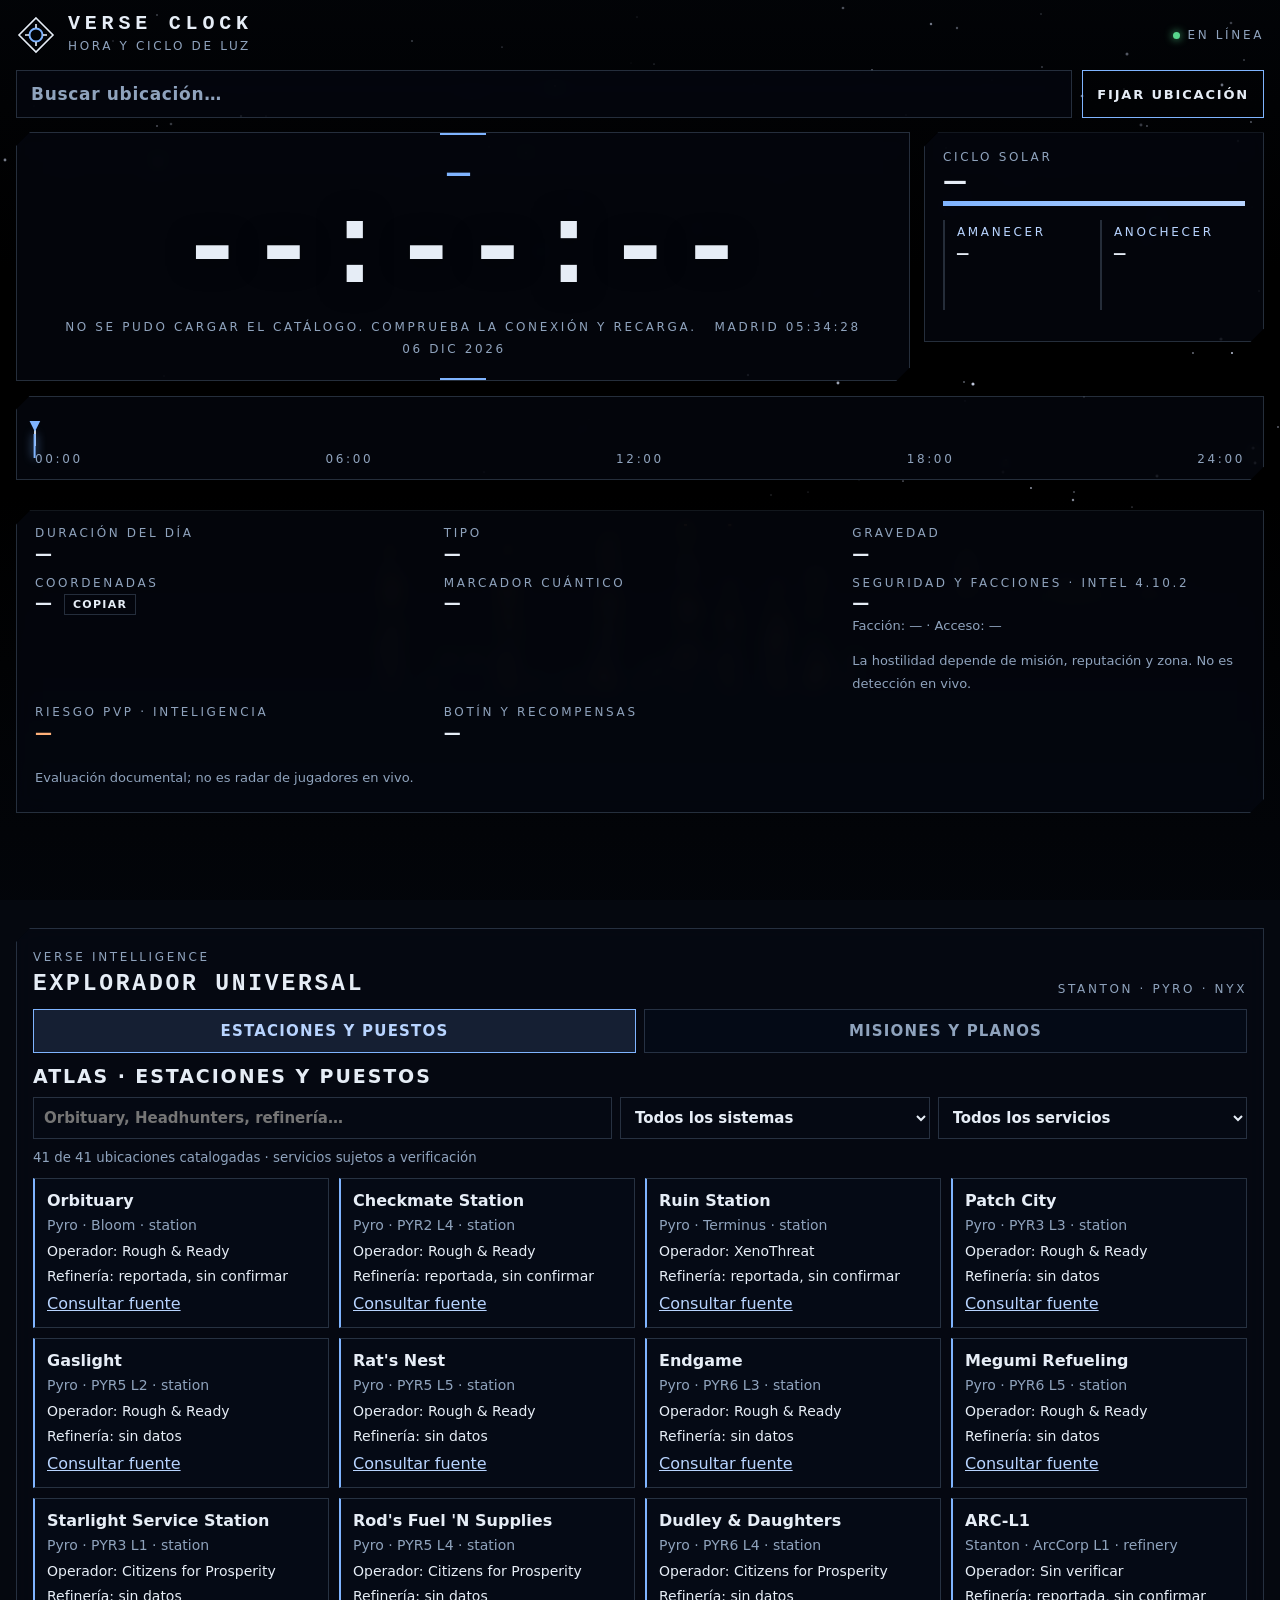
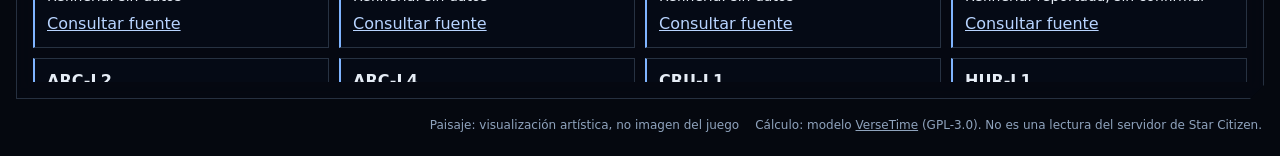
==== commit 790dbe8a: "ui(lab): surface separate PvP and PvE intelligence beside selected location details" ====
--- a/index.html
+++ b/index.html
@@ -66,7 +66,7 @@
 #lootStatus[data-level=confirmed]{color:#67e5a2}#lootStatus[data-level=reported]{color:#ffd27a}#lootStatus[data-level=unknown]{color:var(--mute)}
 #lootNote{font:500 13px var(--hud);color:var(--mute)}
 #securityThreat[data-risk=high]{color:#ff827a}#securityThreat[data-risk=conditional]{color:#ffd27a}#securityThreat[data-risk=unknown]{color:var(--mute)}
-#securityNote,#securityEvidence{font:500 13px var(--hud);color:var(--mute)}#securityEvidence a{color:var(--acc2)}
+#pvpRisk{color:#ffb079}#pveRisk{color:var(--mute)}#securityNote,#securityEvidence{font:500 13px var(--hud);color:var(--mute)}#securityEvidence a{color:var(--acc2)}
 #grav[data-g=low]{color:#7fe0ff}#grav[data-g=mid]{color:#ffd27a}
 .chip{display:inline-block;margin:4px 6px 0 0;padding:3px 8px;border:1px solid var(--line);font:600 13px var(--hud);letter-spacing:.04em;background:rgba(255,255,255,.04)}
 .chip[data-k=radiation],.chip[data-k=toxic]{border-color:#ff7a5a;color:#ffb39f}
@@ -157,6 +157,7 @@
   <div class="env"><dt class="cap">Coordenadas</dt><dd><span id="coord">—</span> <button id="copyCoord" class="mini" type="button">Copiar</button><br><small id="coordXYZ"></small></dd></div>
   <div class="env"><dt class="cap">Marcador cuántico</dt><dd><span id="qt">—</span><br><small id="qtRoute"></small></dd></div>
   <div class="env"><dt class="cap">Seguridad y facciones · Intel 4.10.2</dt><dd id="securityThreat">—</dd><small>Facción: <span id="securityFaction">—</span> · Acceso: <span id="securityAccess">—</span></small><p id="securityNote"></p><div id="securityEvidence"></div><small>La hostilidad depende de misión, reputación y zona. No es detección en vivo.</small></div>
+  <div class="env"><dt class="cap">Riesgo PvP · inteligencia</dt><dd id="pvpRisk">—</dd><small id="pveRisk"></small><br><small>Evaluación documental; no es radar de jugadores en vivo.</small></div>
   <div class="env"><dt class="cap">Botín y recompensas</dt><dd id="lootStatus">—</dd><small id="lootNote"></small></div>
   <div class="env src"><small id="envSrc"></small></div>
  </dl>
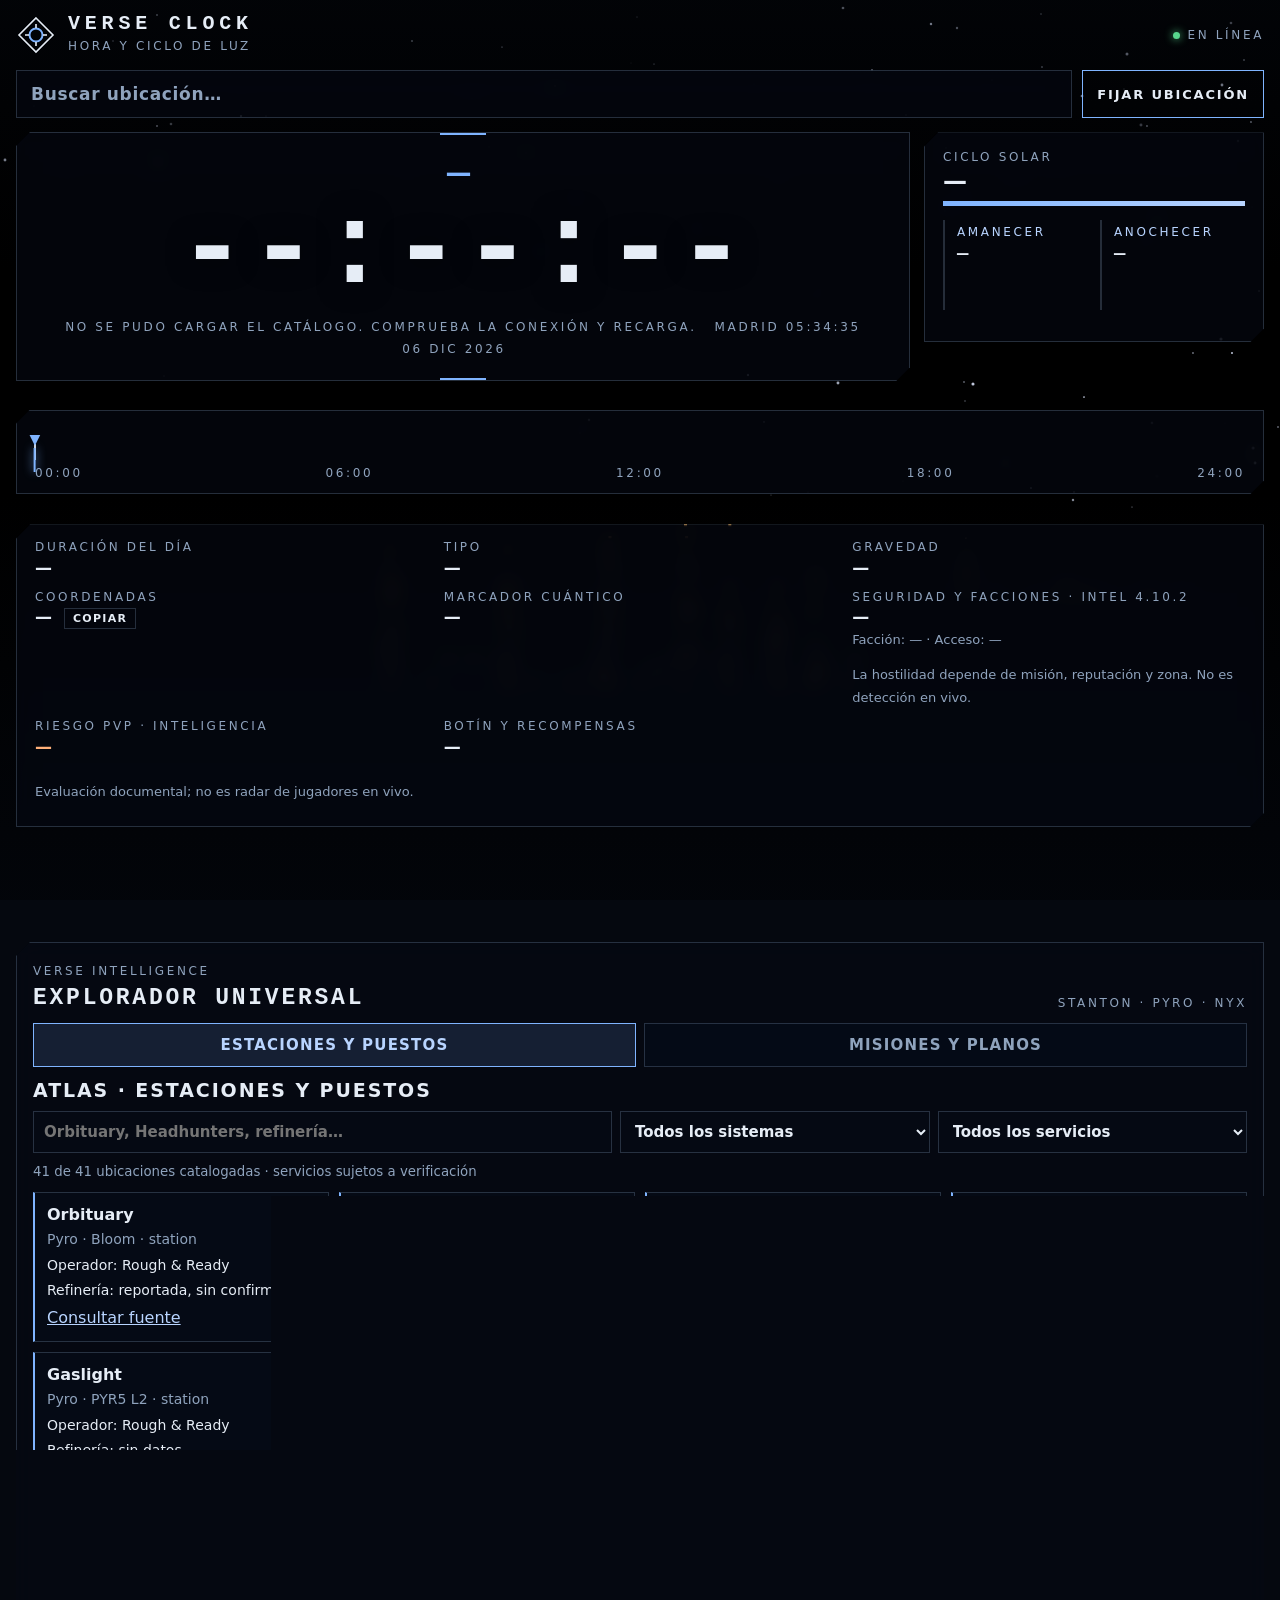
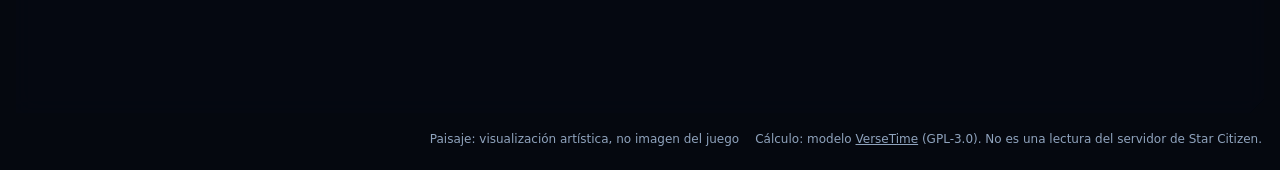
==== commit 759b37c0: "ux(lab): selecting an atlas location opens its PvP/PvE/loot intel directly below solar clock" ====
--- a/index.html
+++ b/index.html
@@ -27,7 +27,7 @@
 @keyframes drift{from{transform:scale(1.02) translateX(0)}to{transform:scale(1.08) translateX(-1.2%)}}
 .shade{position:fixed;inset:0;z-index:1;pointer-events:none;background:linear-gradient(180deg,rgba(3,6,12,.55),rgba(3,6,12,0) 30%,rgba(3,6,12,0) 55%,rgba(3,6,12,.8))}
 main{position:relative;z-index:2;max-width:1280px;margin:0 auto;padding:max(14px,env(safe-area-inset-top)) max(16px,env(safe-area-inset-right)) max(18px,env(safe-area-inset-bottom)) max(16px,env(safe-area-inset-left));display:grid;gap:14px;
- grid-template-columns:minmax(0,1fr);grid-template-areas:"top" "search" "hero" "solar" "tl" "info" "view" "cards" "explore" "foot"}
+ grid-template-columns:minmax(0,1fr);grid-template-areas:"top" "search" "hero" "solar" "destination" "tl" "info" "view" "cards" "explore" "foot"}
 .view{grid-area:view;height:28vh}
 .cap{text-transform:uppercase;letter-spacing:.22em;font-size:12px;color:var(--mute)}
 header{grid-area:top;display:flex;align-items:center;justify-content:space-between;gap:12px}
@@ -96,7 +96,7 @@
 footer a{color:var(--mute)}
 @media (min-width:960px){
  main{min-height:100vh;grid-template-columns:280px minmax(0,1fr) 340px;grid-template-rows:auto auto 1fr auto auto auto;
-  grid-template-areas:"top top top" "search search search" "hero hero solar" "tl tl tl" "info info info" "view view view" "cards cards cards" "explore explore explore" "foot foot foot" }
+  grid-template-areas:"top top top" "search search search" "hero hero solar" "destination destination destination" "tl tl tl" "info info info" "view view view" "cards cards cards" "explore explore explore" "foot foot foot" }
  .view{height:auto;min-height:120px}
  .hero{align-self:start;padding:26px 20px 22px}
  .info{grid-template-columns:1fr;align-self:start}
@@ -109,6 +109,7 @@
 .intel-explorer{padding:16px 18px;display:grid;gap:10px}.intel-explorer h2{font:700 19px var(--hud);letter-spacing:.12em;margin:0}.intel-head{display:flex;align-items:center;justify-content:space-between;gap:12px}.intel-query{width:100%;padding:10px 12px;background:rgba(6,10,20,.75);border:1px solid var(--line);color:var(--ink);font:600 16px var(--hud)}.intel-results{display:grid;grid-template-columns:repeat(auto-fit,minmax(min(100%,260px),1fr));gap:10px}.intel-card{border:1px solid var(--line);padding:12px;background:rgba(7,14,27,.7);min-width:0}.intel-card h3{font:700 16px var(--hud);margin:0 0 6px}.intel-card p{margin:4px 0;font-size:14px}.intel-card small{color:var(--mute)}.intel-card a{color:var(--acc2)}.intel-grade{color:#ffd27a}.intel-grade[data-level=confirmed]{color:#67e5a2}.intel-empty{color:var(--mute);font-size:14px}
 .poi-atlas{padding:16px 18px;display:grid;gap:10px}.poi-atlas h2{font:700 19px var(--hud);letter-spacing:.1em;margin:0}.poi-controls{display:flex;gap:8px;flex-wrap:wrap}.poi-controls input,.poi-controls select{background:rgba(6,10,20,.8);border:1px solid var(--line);color:var(--ink);font:600 15px var(--hud);padding:10px;min-width:0}.poi-controls input{flex:2 1 190px}.poi-controls select{flex:1 1 115px}.poi-results{display:grid;grid-template-columns:repeat(auto-fit,minmax(min(100%,250px),1fr));gap:10px}.poi-entry{border:1px solid var(--line);padding:12px;background:rgba(7,14,27,.72)}.poi-entry h3{margin:0;font:700 16px var(--hud)}.poi-entry p{margin:6px 0;font-size:14px}.poi-entry a{color:var(--acc2)}.poi-meta{color:var(--mute)}
 .atlas-hub{grid-area:explore;padding:16px;min-width:0}.atlas-head{display:flex;align-items:end;justify-content:space-between;gap:12px;margin-bottom:12px}.atlas-head h2{font:700 clamp(17px,2.4vw,23px) var(--num);letter-spacing:.12em;margin:4px 0 0}.atlas-tabs{display:flex;gap:8px;flex-wrap:wrap;margin-bottom:12px}.atlas-tabs button{flex:1 1 180px;background:rgba(5,12,25,.7);color:var(--mute);border:1px solid var(--line);padding:12px 16px;font:700 15px var(--hud);letter-spacing:.08em;cursor:pointer}.atlas-tabs button[aria-selected=true]{color:var(--acc2);border-color:var(--acc);background:rgba(25,38,60,.8)}.atlas-tabs button:focus-visible{outline:2px solid var(--acc2)}.atlas-hub [role=tabpanel][hidden]{display:none}.atlas-hub .intel-explorer,.atlas-hub .poi-atlas{border:0;clip-path:none;background:transparent;backdrop-filter:none;padding:0}.atlas-hub .poi-results,.atlas-hub .intel-results{max-height:min(56vh,520px);overflow:auto;align-content:start;scrollbar-width:thin}.atlas-hub .poi-entry,.atlas-hub .intel-card{border-left:2px solid var(--acc);background:rgba(6,12,24,.78)}@media(max-width:959px){main{gap:10px}.view{height:12vh;min-height:45px}.atlas-head{align-items:start}.atlas-head>.cap{font-size:10px}}@media(min-width:960px){.info{grid-template-columns:repeat(3,minmax(0,1fr));align-self:stretch}.info .env{grid-column:auto}.info .src{grid-column:1/-1}.view{min-height:55px}}@media(max-width:600px){.atlas-head>.cap{display:none}.atlas-hub{padding:12px}.atlas-hub .poi-results,.atlas-hub .intel-results{max-height:48vh}.info{grid-template-columns:repeat(2,minmax(0,1fr))}}
+.destination-intel{grid-area:destination;padding:16px 20px;border-color:var(--acc)}.destination-intel[hidden]{display:none}.destination-head{display:flex;align-items:center;justify-content:space-between}.destination-head button{border:1px solid var(--line);background:transparent;color:var(--ink);padding:4px 10px;cursor:pointer}.destination-intel h2{font:700 clamp(19px,3vw,27px) var(--hud);letter-spacing:.08em;margin:6px 0}.destination-intel p{margin:7px 0}.destination-stats{display:grid;grid-template-columns:1fr 1fr;gap:12px;margin:12px 0}.destination-stats>div{border-left:2px solid var(--acc);padding-left:10px}.destination-stats strong{display:block;font:700 17px var(--hud);color:var(--acc2)}.destination-intel a{color:var(--acc2)}.destination-disclaimer{display:block;color:var(--mute);margin-top:8px}.poi-entry{cursor:pointer}.poi-entry:focus-visible{outline:2px solid var(--acc)}
 </style></head>
 <body>
 <svg id="scene" aria-hidden="true"></svg>
@@ -144,6 +145,7 @@
   </div>
  </section>
 
+ <section id="destinationIntel" class="panel destination-intel" hidden aria-live="polite"><div class="destination-head"><span class="cap">DESTINO SELECCIONADO · INTEL</span><button id="destinationClose" type="button" aria-label="Cerrar ficha de destino">✕</button></div><h2 id="destinationName">—</h2><p id="destinationMeta"></p><div class="destination-stats"><div><span class="cap">RIESGO PvP</span><strong id="destinationPvp">—</strong></div><div><span class="cap">RIESGO PvE</span><strong id="destinationPve">—</strong></div></div><p id="destinationLoot"></p><p id="destinationNotes"></p><a id="destinationSource" target="_blank" rel="noopener noreferrer">Consultar fuente</a><small class="destination-disclaimer">Inteligencia documental, no radar de actividad en vivo. La hora solar corresponde al último lugar de superficie seleccionado.</small></section>
  <section class="panel tlw" aria-label="Día local de la ubicación">
   <div class="tl" id="tl"><span class="mk" id="tlRise"></span><span class="mk" id="tlSet"></span><span id="tlNow">▼</span></div>
   <div class="tll cap"><span>00:00</span><span>06:00</span><span>12:00</span><span>18:00</span><span>24:00</span></div>
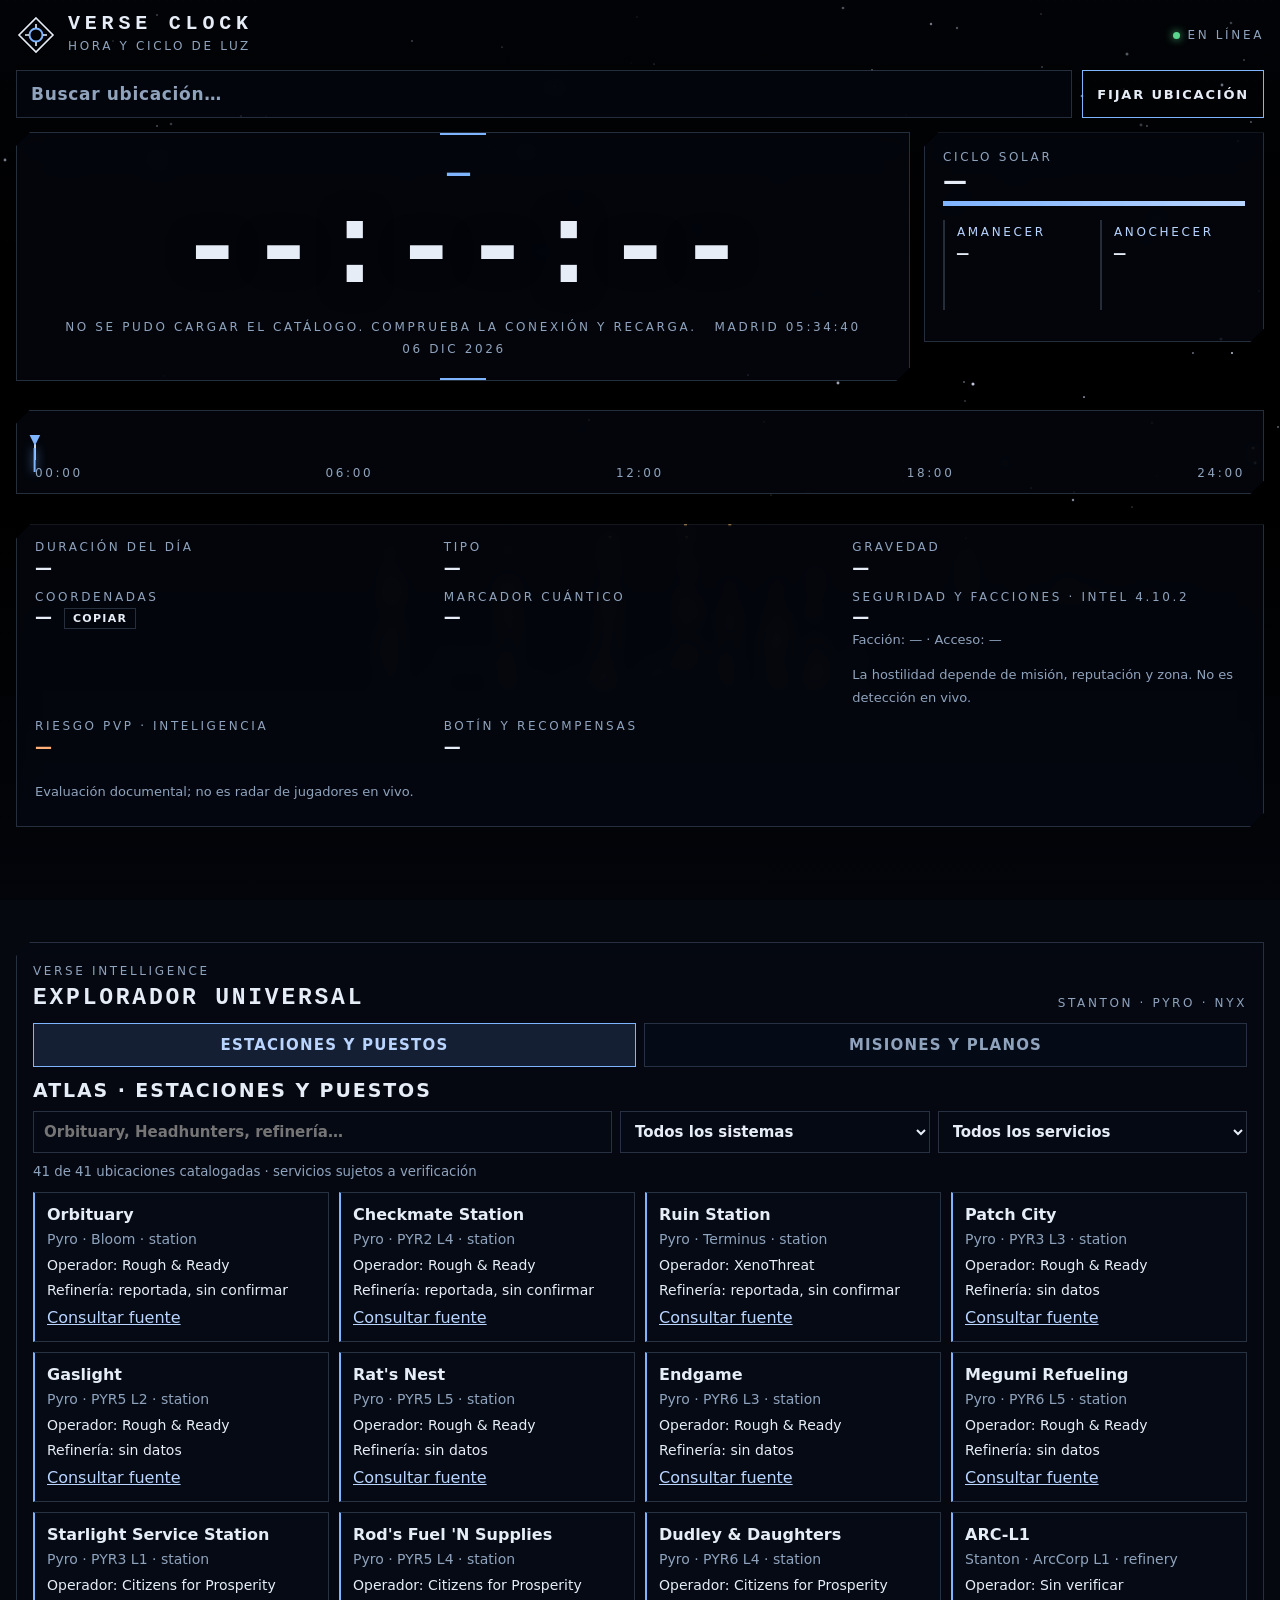
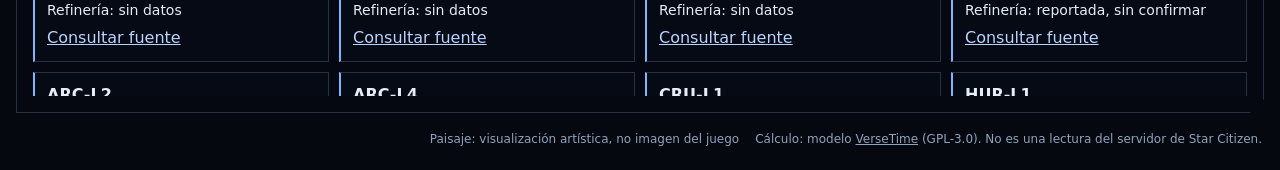
==== commit c10fb7ad: "feat(atlas): capital-ship tactical destination console with hazards, factions and pilot preparation" ====
--- a/index.html
+++ b/index.html
@@ -110,6 +110,7 @@
 .poi-atlas{padding:16px 18px;display:grid;gap:10px}.poi-atlas h2{font:700 19px var(--hud);letter-spacing:.1em;margin:0}.poi-controls{display:flex;gap:8px;flex-wrap:wrap}.poi-controls input,.poi-controls select{background:rgba(6,10,20,.8);border:1px solid var(--line);color:var(--ink);font:600 15px var(--hud);padding:10px;min-width:0}.poi-controls input{flex:2 1 190px}.poi-controls select{flex:1 1 115px}.poi-results{display:grid;grid-template-columns:repeat(auto-fit,minmax(min(100%,250px),1fr));gap:10px}.poi-entry{border:1px solid var(--line);padding:12px;background:rgba(7,14,27,.72)}.poi-entry h3{margin:0;font:700 16px var(--hud)}.poi-entry p{margin:6px 0;font-size:14px}.poi-entry a{color:var(--acc2)}.poi-meta{color:var(--mute)}
 .atlas-hub{grid-area:explore;padding:16px;min-width:0}.atlas-head{display:flex;align-items:end;justify-content:space-between;gap:12px;margin-bottom:12px}.atlas-head h2{font:700 clamp(17px,2.4vw,23px) var(--num);letter-spacing:.12em;margin:4px 0 0}.atlas-tabs{display:flex;gap:8px;flex-wrap:wrap;margin-bottom:12px}.atlas-tabs button{flex:1 1 180px;background:rgba(5,12,25,.7);color:var(--mute);border:1px solid var(--line);padding:12px 16px;font:700 15px var(--hud);letter-spacing:.08em;cursor:pointer}.atlas-tabs button[aria-selected=true]{color:var(--acc2);border-color:var(--acc);background:rgba(25,38,60,.8)}.atlas-tabs button:focus-visible{outline:2px solid var(--acc2)}.atlas-hub [role=tabpanel][hidden]{display:none}.atlas-hub .intel-explorer,.atlas-hub .poi-atlas{border:0;clip-path:none;background:transparent;backdrop-filter:none;padding:0}.atlas-hub .poi-results,.atlas-hub .intel-results{max-height:min(56vh,520px);overflow:auto;align-content:start;scrollbar-width:thin}.atlas-hub .poi-entry,.atlas-hub .intel-card{border-left:2px solid var(--acc);background:rgba(6,12,24,.78)}@media(max-width:959px){main{gap:10px}.view{height:12vh;min-height:45px}.atlas-head{align-items:start}.atlas-head>.cap{font-size:10px}}@media(min-width:960px){.info{grid-template-columns:repeat(3,minmax(0,1fr));align-self:stretch}.info .env{grid-column:auto}.info .src{grid-column:1/-1}.view{min-height:55px}}@media(max-width:600px){.atlas-head>.cap{display:none}.atlas-hub{padding:12px}.atlas-hub .poi-results,.atlas-hub .intel-results{max-height:48vh}.info{grid-template-columns:repeat(2,minmax(0,1fr))}}
 .destination-intel{grid-area:destination;padding:16px 20px;border-color:var(--acc)}.destination-intel[hidden]{display:none}.destination-head{display:flex;align-items:center;justify-content:space-between}.destination-head button{border:1px solid var(--line);background:transparent;color:var(--ink);padding:4px 10px;cursor:pointer}.destination-intel h2{font:700 clamp(19px,3vw,27px) var(--hud);letter-spacing:.08em;margin:6px 0}.destination-intel p{margin:7px 0}.destination-stats{display:grid;grid-template-columns:1fr 1fr;gap:12px;margin:12px 0}.destination-stats>div{border-left:2px solid var(--acc);padding-left:10px}.destination-stats strong{display:block;font:700 17px var(--hud);color:var(--acc2)}.destination-intel a{color:var(--acc2)}.destination-disclaimer{display:block;color:var(--mute);margin-top:8px}.poi-entry{cursor:pointer}.poi-entry:focus-visible{outline:2px solid var(--acc)}
+.destination-intel{background:linear-gradient(145deg,rgba(7,25,43,.97),rgba(5,13,25,.94));box-shadow:inset 0 0 0 1px rgba(80,210,238,.12),0 12px 45px rgba(0,0,0,.3)}.destination-intel .destination-head{border-bottom:1px solid rgba(104,204,229,.2);padding-bottom:9px}.destination-intel .destination-stats strong{font-size:clamp(12px,1.8vw,16px);line-height:1.35}.destination-brief{display:grid;grid-template-columns:repeat(3,minmax(0,1fr));gap:10px;margin:12px 0}.destination-brief>div{background:rgba(15,42,62,.68);border:1px solid rgba(92,176,211,.2);border-top:2px solid var(--acc);padding:12px;border-radius:5px}.destination-brief p{line-height:1.4;margin:6px 0 0}.destination-intel #destinationEvidence{display:block;color:var(--mute);margin:8px 0}@media(max-width:700px){.destination-brief{grid-template-columns:1fr}.destination-stats-extra{grid-template-columns:1fr 1fr}}
 </style></head>
 <body>
 <svg id="scene" aria-hidden="true"></svg>
@@ -145,7 +146,7 @@
   </div>
  </section>
 
- <section id="destinationIntel" class="panel destination-intel" hidden aria-live="polite"><div class="destination-head"><span class="cap">DESTINO SELECCIONADO · INTEL</span><button id="destinationClose" type="button" aria-label="Cerrar ficha de destino">✕</button></div><h2 id="destinationName">—</h2><p id="destinationMeta"></p><div class="destination-stats"><div><span class="cap">RIESGO PvP</span><strong id="destinationPvp">—</strong></div><div><span class="cap">RIESGO PvE</span><strong id="destinationPve">—</strong></div></div><p id="destinationLoot"></p><p id="destinationNotes"></p><a id="destinationSource" target="_blank" rel="noopener noreferrer">Consultar fuente</a><small class="destination-disclaimer">Inteligencia documental, no radar de actividad en vivo. La hora solar corresponde al último lugar de superficie seleccionado.</small></section>
+ <section id="destinationIntel" class="panel destination-intel" hidden aria-live="polite"><div class="destination-head"><span class="cap">DESTINO SELECCIONADO · INTEL</span><button id="destinationClose" type="button" aria-label="Cerrar ficha de destino">✕</button></div><h2 id="destinationName">—</h2><p id="destinationMeta"></p><div class="destination-stats"><div><span class="cap">RIESGO PvP</span><strong id="destinationPvp">—</strong></div><div><span class="cap">RIESGO PvE</span><strong id="destinationPve">—</strong></div></div><div class="destination-stats destination-stats-extra"><div><span class="cap">CONTROL / FACCIÓN</span><strong id="destinationFaction">—</strong></div><div><span class="cap">ACCESO</span><strong id="destinationAccess">—</strong></div></div><div class="destination-brief"><div><span class="cap">AMENAZA / ENTORNO</span><p id="destinationHazards">Sin datos específicos verificados</p></div><div><span class="cap">PREPARACIÓN DEL PILOTO</span><p id="destinationPrep">Revisar contrato y condiciones antes de entrar</p></div><div><span class="cap">BOTÍN / RECURSOS</span><p id="destinationLoot"></p></div></div><small id="destinationEvidence"></small><p id="destinationNotes"></p><a id="destinationSource" target="_blank" rel="noopener noreferrer">Consultar fuente</a><small class="destination-disclaimer">Inteligencia documental, no radar de actividad en vivo. La hora solar corresponde al último lugar de superficie seleccionado.</small></section>
  <section class="panel tlw" aria-label="Día local de la ubicación">
   <div class="tl" id="tl"><span class="mk" id="tlRise"></span><span class="mk" id="tlSet"></span><span id="tlNow">▼</span></div>
   <div class="tll cap"><span>00:00</span><span>06:00</span><span>12:00</span><span>18:00</span><span>24:00</span></div>
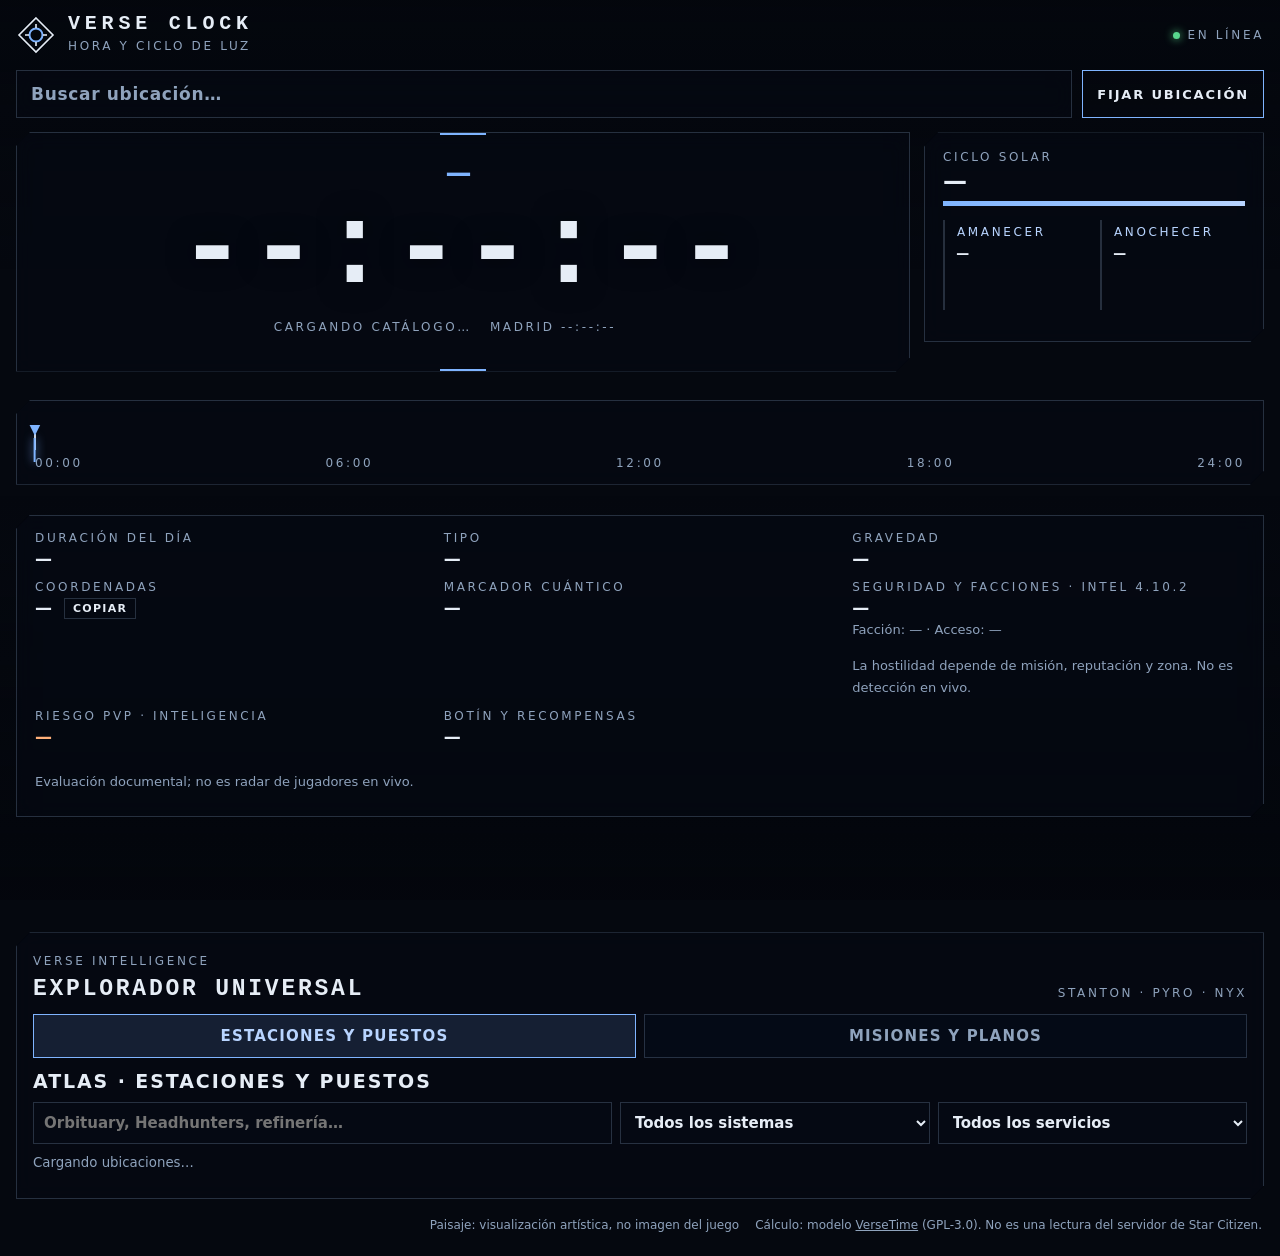
==== commit abe0ef3d: "feat(atlas): show local climate and temperature verification directly in destination briefing" ====
--- a/index.html
+++ b/index.html
@@ -111,6 +111,7 @@
 .atlas-hub{grid-area:explore;padding:16px;min-width:0}.atlas-head{display:flex;align-items:end;justify-content:space-between;gap:12px;margin-bottom:12px}.atlas-head h2{font:700 clamp(17px,2.4vw,23px) var(--num);letter-spacing:.12em;margin:4px 0 0}.atlas-tabs{display:flex;gap:8px;flex-wrap:wrap;margin-bottom:12px}.atlas-tabs button{flex:1 1 180px;background:rgba(5,12,25,.7);color:var(--mute);border:1px solid var(--line);padding:12px 16px;font:700 15px var(--hud);letter-spacing:.08em;cursor:pointer}.atlas-tabs button[aria-selected=true]{color:var(--acc2);border-color:var(--acc);background:rgba(25,38,60,.8)}.atlas-tabs button:focus-visible{outline:2px solid var(--acc2)}.atlas-hub [role=tabpanel][hidden]{display:none}.atlas-hub .intel-explorer,.atlas-hub .poi-atlas{border:0;clip-path:none;background:transparent;backdrop-filter:none;padding:0}.atlas-hub .poi-results,.atlas-hub .intel-results{max-height:min(56vh,520px);overflow:auto;align-content:start;scrollbar-width:thin}.atlas-hub .poi-entry,.atlas-hub .intel-card{border-left:2px solid var(--acc);background:rgba(6,12,24,.78)}@media(max-width:959px){main{gap:10px}.view{height:12vh;min-height:45px}.atlas-head{align-items:start}.atlas-head>.cap{font-size:10px}}@media(min-width:960px){.info{grid-template-columns:repeat(3,minmax(0,1fr));align-self:stretch}.info .env{grid-column:auto}.info .src{grid-column:1/-1}.view{min-height:55px}}@media(max-width:600px){.atlas-head>.cap{display:none}.atlas-hub{padding:12px}.atlas-hub .poi-results,.atlas-hub .intel-results{max-height:48vh}.info{grid-template-columns:repeat(2,minmax(0,1fr))}}
 .destination-intel{grid-area:destination;padding:16px 20px;border-color:var(--acc)}.destination-intel[hidden]{display:none}.destination-head{display:flex;align-items:center;justify-content:space-between}.destination-head button{border:1px solid var(--line);background:transparent;color:var(--ink);padding:4px 10px;cursor:pointer}.destination-intel h2{font:700 clamp(19px,3vw,27px) var(--hud);letter-spacing:.08em;margin:6px 0}.destination-intel p{margin:7px 0}.destination-stats{display:grid;grid-template-columns:1fr 1fr;gap:12px;margin:12px 0}.destination-stats>div{border-left:2px solid var(--acc);padding-left:10px}.destination-stats strong{display:block;font:700 17px var(--hud);color:var(--acc2)}.destination-intel a{color:var(--acc2)}.destination-disclaimer{display:block;color:var(--mute);margin-top:8px}.poi-entry{cursor:pointer}.poi-entry:focus-visible{outline:2px solid var(--acc)}
 .destination-intel{background:linear-gradient(145deg,rgba(7,25,43,.97),rgba(5,13,25,.94));box-shadow:inset 0 0 0 1px rgba(80,210,238,.12),0 12px 45px rgba(0,0,0,.3)}.destination-intel .destination-head{border-bottom:1px solid rgba(104,204,229,.2);padding-bottom:9px}.destination-intel .destination-stats strong{font-size:clamp(12px,1.8vw,16px);line-height:1.35}.destination-brief{display:grid;grid-template-columns:repeat(3,minmax(0,1fr));gap:10px;margin:12px 0}.destination-brief>div{background:rgba(15,42,62,.68);border:1px solid rgba(92,176,211,.2);border-top:2px solid var(--acc);padding:12px;border-radius:5px}.destination-brief p{line-height:1.4;margin:6px 0 0}.destination-intel #destinationEvidence{display:block;color:var(--mute);margin:8px 0}@media(max-width:700px){.destination-brief{grid-template-columns:1fr}.destination-stats-extra{grid-template-columns:1fr 1fr}}
+.destination-climate{display:grid;grid-template-columns:1fr 1fr;gap:10px;margin:12px 0}.destination-climate>div{background:rgba(14,39,59,.7);border:1px solid rgba(102,183,209,.25);padding:10px}.destination-climate strong{display:block;font-size:13px;line-height:1.4;margin-top:5px;color:var(--ink)}@media(max-width:600px){.destination-climate{grid-template-columns:1fr}}
 </style></head>
 <body>
 <svg id="scene" aria-hidden="true"></svg>
@@ -146,7 +147,7 @@
   </div>
  </section>
 
- <section id="destinationIntel" class="panel destination-intel" hidden aria-live="polite"><div class="destination-head"><span class="cap">DESTINO SELECCIONADO · INTEL</span><button id="destinationClose" type="button" aria-label="Cerrar ficha de destino">✕</button></div><h2 id="destinationName">—</h2><p id="destinationMeta"></p><div class="destination-stats"><div><span class="cap">RIESGO PvP</span><strong id="destinationPvp">—</strong></div><div><span class="cap">RIESGO PvE</span><strong id="destinationPve">—</strong></div></div><div class="destination-stats destination-stats-extra"><div><span class="cap">CONTROL / FACCIÓN</span><strong id="destinationFaction">—</strong></div><div><span class="cap">ACCESO</span><strong id="destinationAccess">—</strong></div></div><div class="destination-brief"><div><span class="cap">AMENAZA / ENTORNO</span><p id="destinationHazards">Sin datos específicos verificados</p></div><div><span class="cap">PREPARACIÓN DEL PILOTO</span><p id="destinationPrep">Revisar contrato y condiciones antes de entrar</p></div><div><span class="cap">BOTÍN / RECURSOS</span><p id="destinationLoot"></p></div></div><small id="destinationEvidence"></small><p id="destinationNotes"></p><a id="destinationSource" target="_blank" rel="noopener noreferrer">Consultar fuente</a><small class="destination-disclaimer">Inteligencia documental, no radar de actividad en vivo. La hora solar corresponde al último lugar de superficie seleccionado.</small></section>
+ <section id="destinationIntel" class="panel destination-intel" hidden aria-live="polite"><div class="destination-head"><span class="cap">DESTINO SELECCIONADO · INTEL</span><button id="destinationClose" type="button" aria-label="Cerrar ficha de destino">✕</button></div><h2 id="destinationName">—</h2><p id="destinationMeta"></p><div class="destination-climate"><div><span class="cap">CLIMA / ENTORNO DEL CUERPO</span><strong id="destinationClimate">—</strong></div><div><span class="cap">TEMPERATURA EN EL DESTINO</span><strong id="destinationTemperature">—</strong></div></div><div class="destination-stats"><div><span class="cap">RIESGO PvP</span><strong id="destinationPvp">—</strong></div><div><span class="cap">RIESGO PvE</span><strong id="destinationPve">—</strong></div></div><div class="destination-stats destination-stats-extra"><div><span class="cap">CONTROL / FACCIÓN</span><strong id="destinationFaction">—</strong></div><div><span class="cap">ACCESO</span><strong id="destinationAccess">—</strong></div></div><div class="destination-brief"><div><span class="cap">AMENAZA / ENTORNO</span><p id="destinationHazards">Sin datos específicos verificados</p></div><div><span class="cap">PREPARACIÓN DEL PILOTO</span><p id="destinationPrep">Revisar contrato y condiciones antes de entrar</p></div><div><span class="cap">BOTÍN / RECURSOS</span><p id="destinationLoot"></p></div></div><small id="destinationEvidence"></small><p id="destinationNotes"></p><a id="destinationSource" target="_blank" rel="noopener noreferrer">Consultar fuente</a><small class="destination-disclaimer">Inteligencia documental, no radar de actividad en vivo. La hora solar corresponde al último lugar de superficie seleccionado.</small></section>
  <section class="panel tlw" aria-label="Día local de la ubicación">
   <div class="tl" id="tl"><span class="mk" id="tlRise"></span><span class="mk" id="tlSet"></span><span id="tlNow">▼</span></div>
   <div class="tll cap"><span>00:00</span><span>06:00</span><span>12:00</span><span>18:00</span><span>24:00</span></div>
